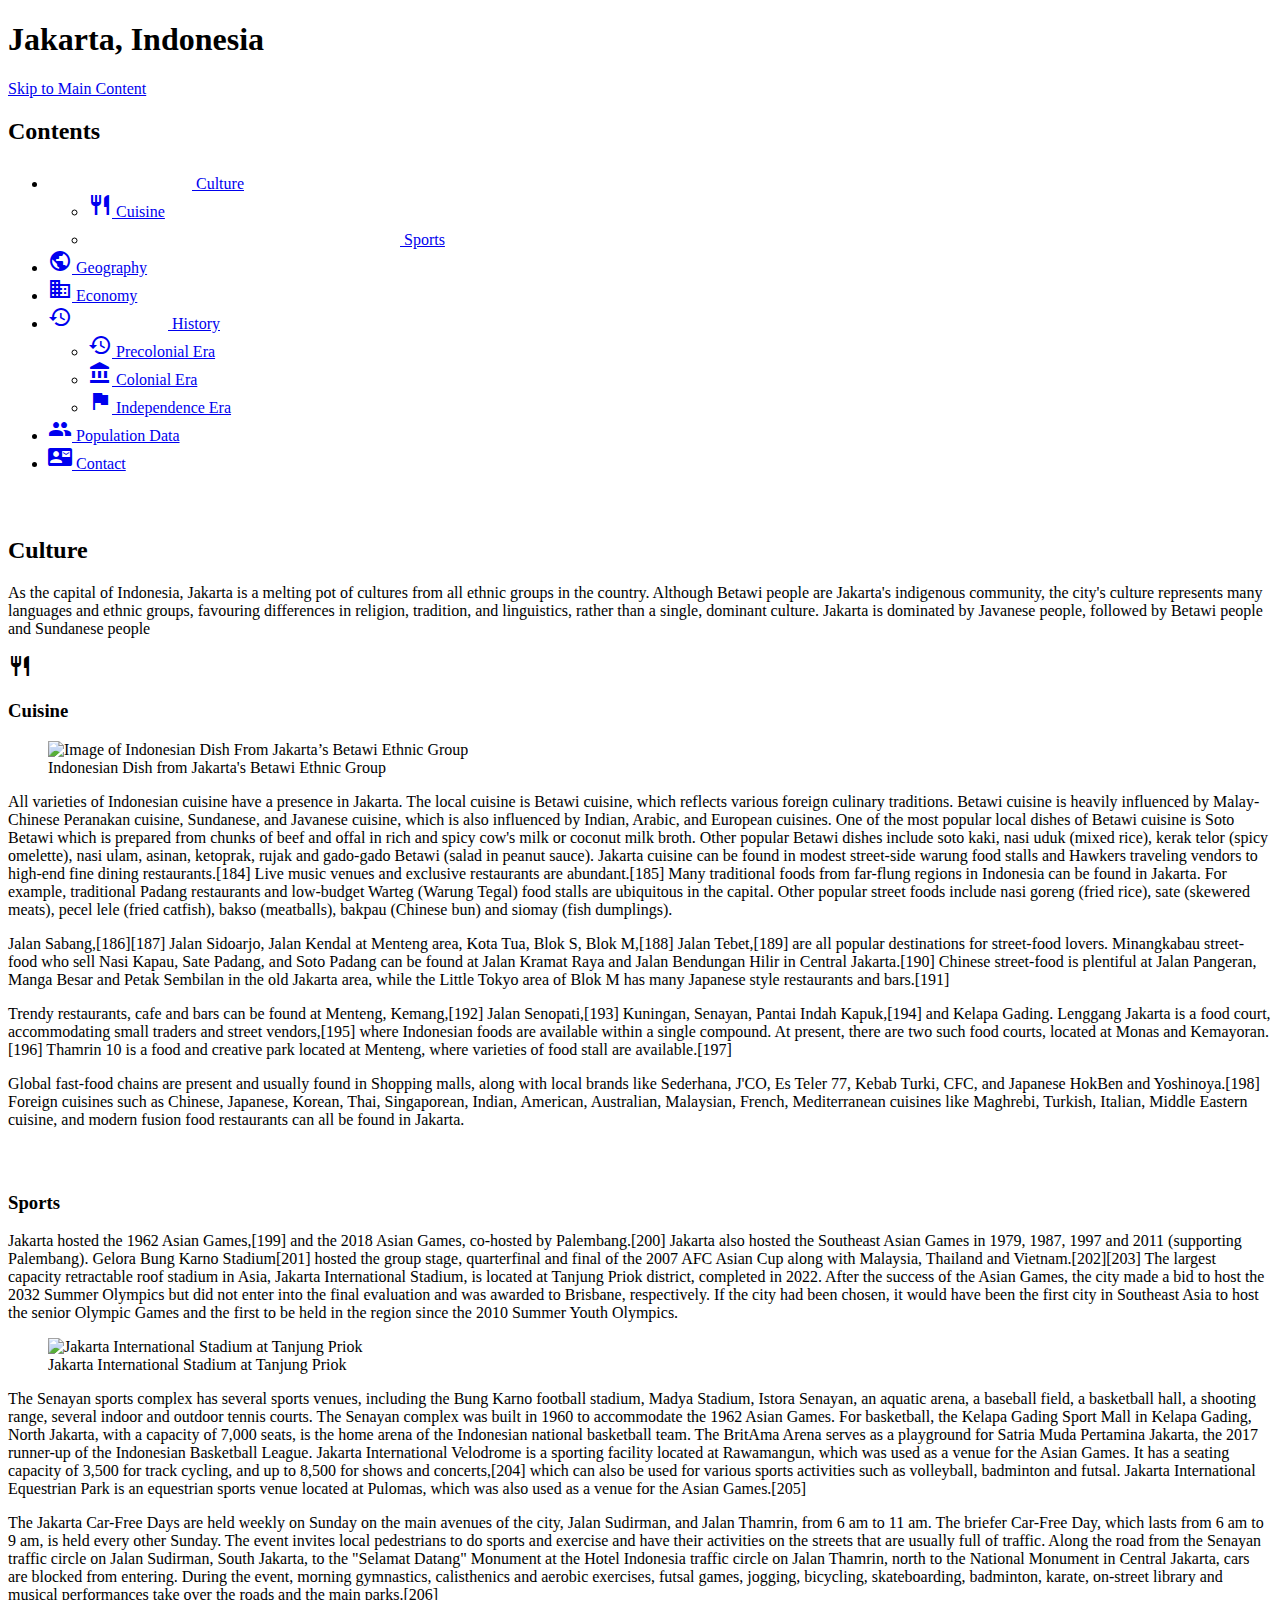
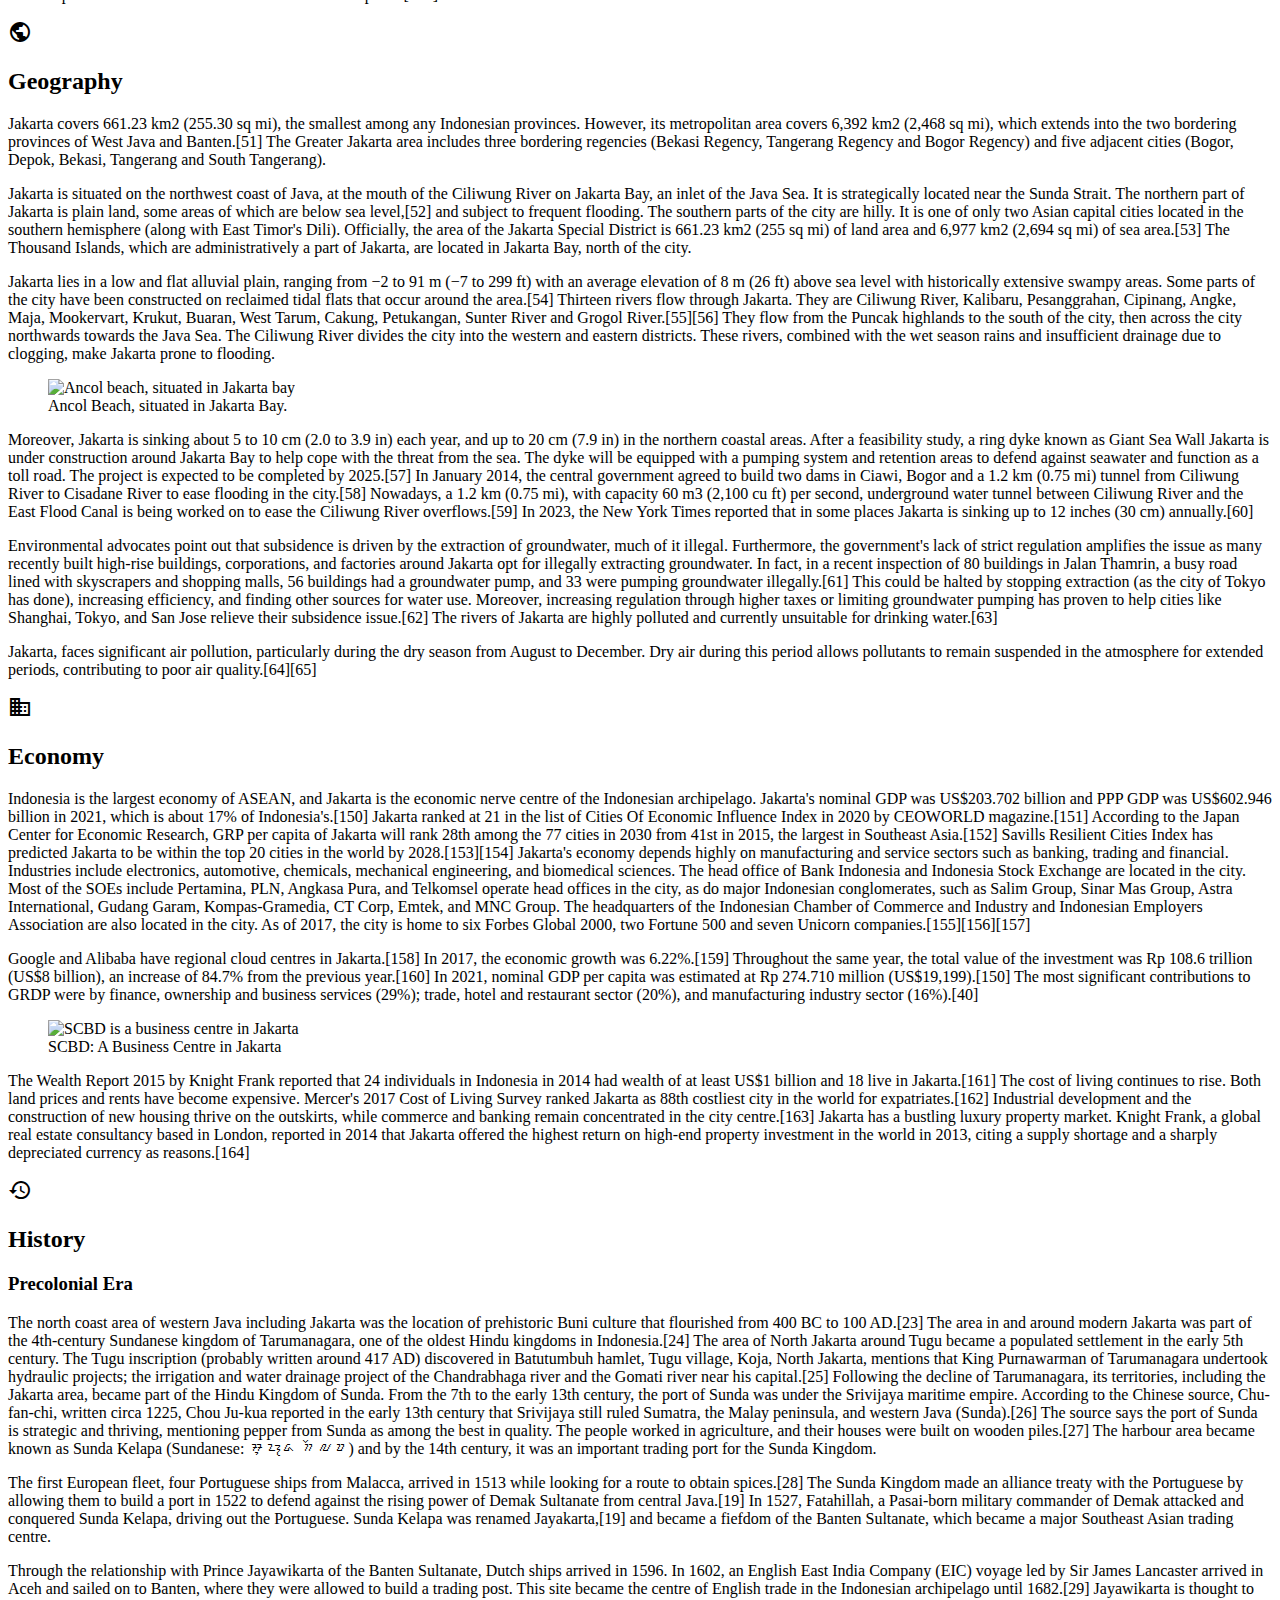
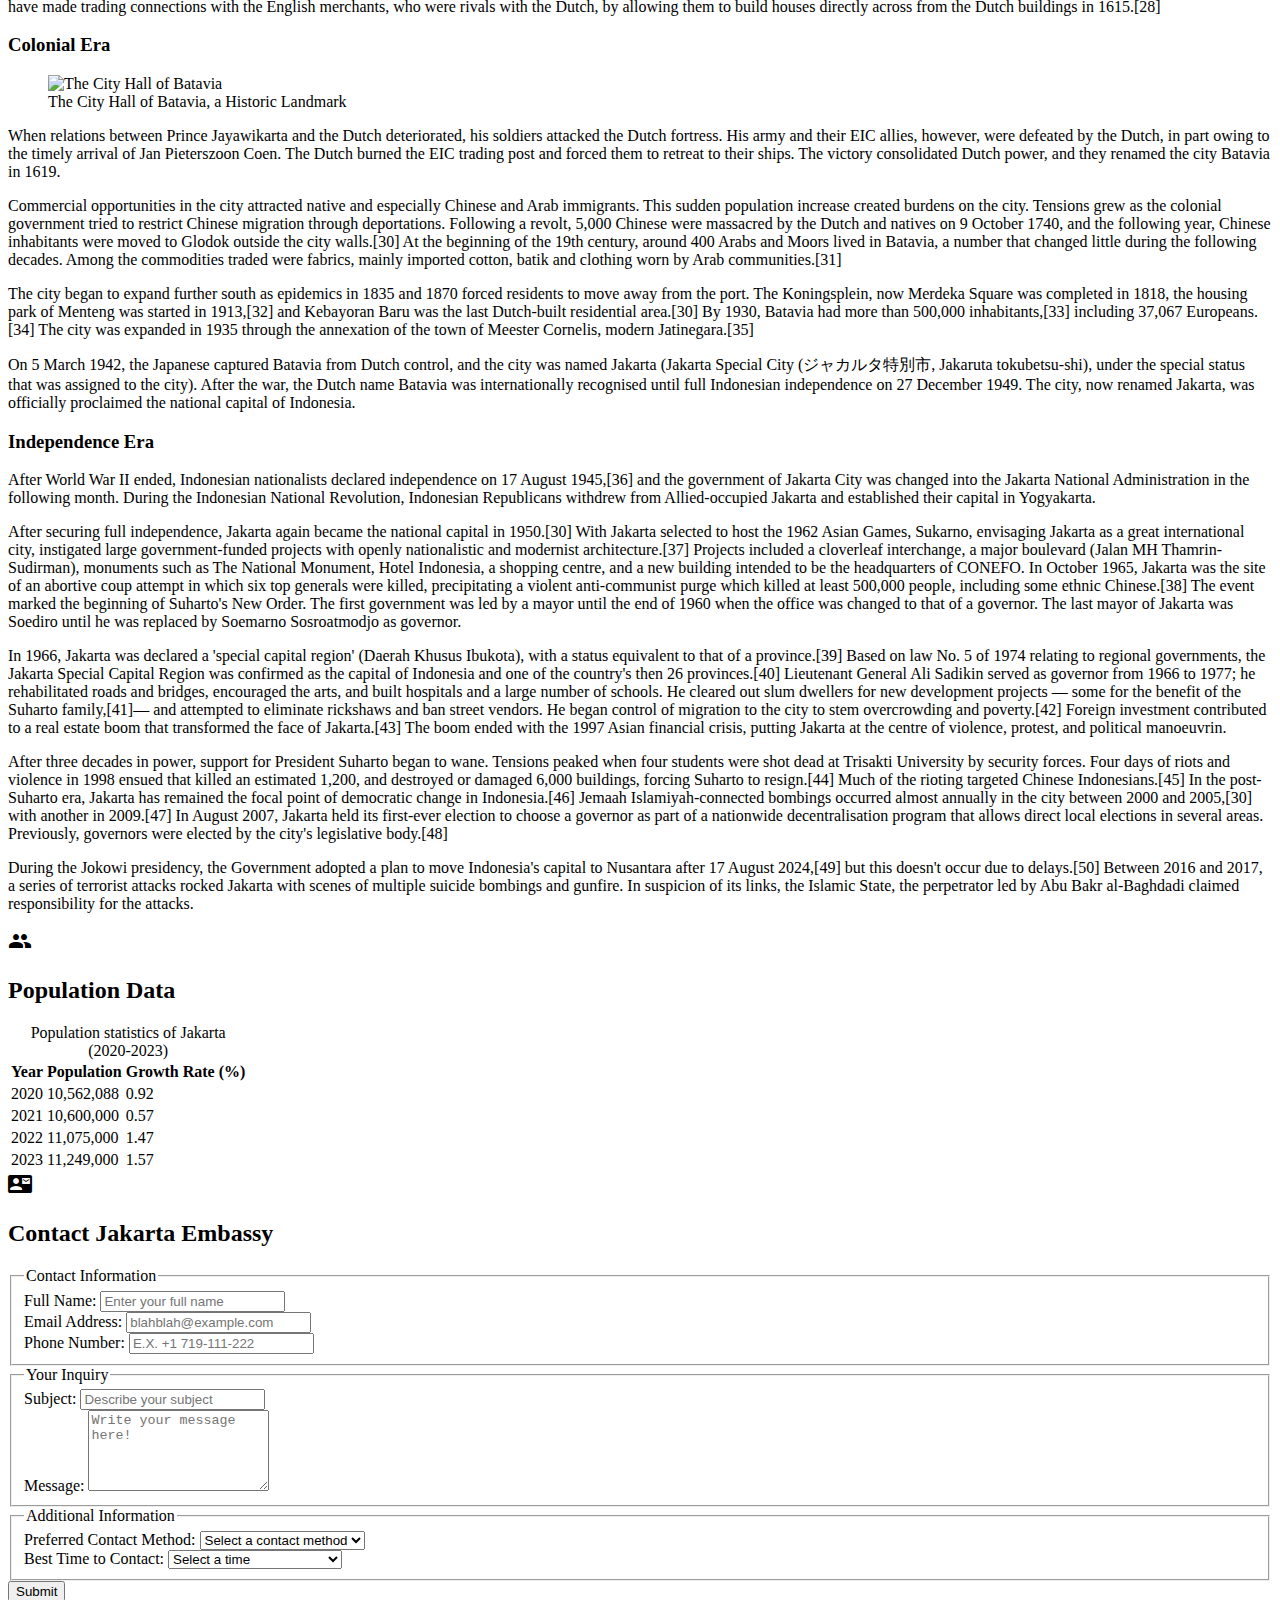
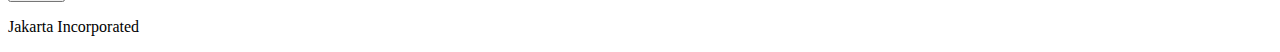
==== index.html @ 5aa2b9ff "Update index.html" ====
<!DOCTYPE html>
<html lang="en">

<head>
    <meta charset="UTF-8">
    <meta name="viewport" content="width=device-width, initial-scale=1.0">
    <title>Jakarta Detailed Overview</title>
    <link
        href="https://fonts.googleapis.com/css2?family=Merriweather:wght@400;700&family=Open+Sans:wght@400;700&display=swap"
        rel="stylesheet">
    <link href="https://fonts.googleapis.com/icon?family=Material+Icons" rel="stylesheet">

    <link rel="stylesheet" href="SpecificSemanticHTML.css">
</head>



<body aria-labelledby="page-title">

    <header>
        <h1 class="header">Jakarta, Indonesia</h1>
    </header>



    <div class="skip-nav" aria-label="Main Navigation">
        <a href="#mainContent" class="sr-only">Skip to Main Content</a>
    </div>


    <div id="container">
        <nav id="sidebar">
            <h2>Contents</h2>
            <ul>
                <li>
                    <a href="#culture">
                        <span class="material-icons" aria-hidden="true">museum</span> Culture
                    </a>
                    <ul>
                        <li>
                            <a href="#cuisine">
                                <span class="material-icons" aria-hidden="true">restaurant</span> Cuisine
                            </a>
                        </li>
                        <li>
                            <a href="#sports">
                                <span class="material-icons" aria-hidden="true">sports_soccer</span> Sports
                            </a>
                        </li>
                    </ul>
                </li>
                <li>
                    <a href="#geography">
                        <span class="material-icons" aria-hidden="true">public</span> Geography
                    </a>
                </li>
                <li>
                    <a href="#economy">
                        <span class="material-icons" aria-hidden="true">business</span> Economy
                    </a>
                </li>
                <li>
                    <a href="#history">
                        <span class="material-icons" aria-hidden="true">history_edu</span> History
                    </a>
                    <ul>
                        <li>
                            <a href="#precolonial-era">
                                <span class="material-icons" aria-hidden="true">history</span> Precolonial Era
                            </a>
                        </li>
                        <li>
                            <a href="#colonial-era">
                                <span class="material-icons" aria-hidden="true">account_balance</span> Colonial Era
                            </a>
                        </li>
                        <li>
                            <a href="#independence-era">
                                <span class="material-icons" aria-hidden="true">flag</span> Independence Era
                            </a>
                        </li>
                    </ul>
                </li>
                <li>
                    <a href="#population-data">
                        <span class="material-icons" aria-hidden="true">people</span> Population Data
                    </a>
                </li>
                <li>
                    <a href="#contact">
                        <span class="material-icons" aria-hidden="true">contact_mail</span> Contact
                    </a>
                </li>
            </ul>
        </nav>

        <div class="content-wrapper">
            <div class="content">
                <main id="mainContent">

                    <section id="culture">
                        <div class="icon-header">
                            <span class="material-icons" aria-hidden="true">museum</span>
                            <h2 class="headers">Culture</h2>
                        </div>
                        <p>
                            As the capital of Indonesia, Jakarta is a melting pot of cultures from all ethnic groups in
                            the
                            country. Although Betawi people are Jakarta's indigenous community, the city's culture
                            represents many languages and ethnic groups, favouring differences in religion, tradition,
                            and
                            linguistics, rather than a single, dominant culture. Jakarta is dominated by Javanese
                            people,
                            followed by Betawi people and Sundanese people

                        </p>


                        <div class="icon-header">
                            <span class="material-icons" aria-hidden="true">restaurant</span>
                            <h3 class="subheaders" id="cuisine">
                                Cuisine
                            </h3>
                        </div>


                        <figure class="float-right">
                            <img src="images/Jakarta-food.jpg"
                                alt="Image of Indonesian Dish From Jakarta’s Betawi Ethnic Group">
                            <figcaption>Indonesian Dish from Jakarta's Betawi Ethnic Group</figcaption>
                        </figure>


                        <p>
                            All varieties of Indonesian cuisine have a presence in Jakarta. The local cuisine is Betawi
                            cuisine, which reflects various foreign culinary traditions. Betawi cuisine is heavily
                            influenced by Malay-Chinese Peranakan cuisine, Sundanese, and Javanese cuisine, which is
                            also
                            influenced by Indian, Arabic, and European cuisines. One of the most popular local dishes of
                            Betawi cuisine is Soto Betawi which is prepared from chunks of beef and offal in rich and
                            spicy
                            cow's milk or coconut milk broth. Other popular Betawi dishes include soto kaki, nasi uduk
                            (mixed rice), kerak telor (spicy omelette), nasi ulam, asinan, ketoprak, rujak and gado-gado
                            Betawi (salad in peanut sauce). Jakarta cuisine can be found in modest street-side warung
                            food
                            stalls and Hawkers traveling vendors to high-end fine dining restaurants.[184] Live music
                            venues
                            and exclusive restaurants are abundant.[185] Many traditional foods from far-flung regions
                            in
                            Indonesia can be found in Jakarta. For example, traditional Padang restaurants and
                            low-budget
                            Warteg (Warung Tegal) food stalls are ubiquitous in the capital. Other popular street foods
                            include nasi goreng (fried rice), sate (skewered meats), pecel lele (fried catfish), bakso
                            (meatballs), bakpau (Chinese bun) and siomay (fish dumplings).
                        </p>
                        <p>
                            Jalan Sabang,[186][187] Jalan Sidoarjo, Jalan Kendal at Menteng area, Kota Tua, Blok S, Blok
                            M,[188] Jalan Tebet,[189] are all popular destinations for street-food lovers. Minangkabau
                            street-food who sell Nasi Kapau, Sate Padang, and Soto Padang can be found at Jalan Kramat
                            Raya
                            and Jalan Bendungan Hilir in Central Jakarta.[190] Chinese street-food is plentiful at Jalan
                            Pangeran, Manga Besar and Petak Sembilan in the old Jakarta area, while the Little Tokyo
                            area of
                            Blok M has many Japanese style restaurants and bars.[191]
                        </p>
                        <p>
                            Trendy restaurants, cafe and bars can be found at Menteng, Kemang,[192] Jalan Senopati,[193]
                            Kuningan, Senayan, Pantai Indah Kapuk,[194] and Kelapa Gading. Lenggang Jakarta is a food
                            court,
                            accommodating small traders and street vendors,[195] where Indonesian foods are available
                            within
                            a single compound. At present, there are two such food courts, located at Monas and
                            Kemayoran.[196] Thamrin 10 is a food and creative park located at Menteng, where varieties
                            of
                            food stall are available.[197]
                        </p>
                        <p>
                            Global fast-food chains are present and usually found in Shopping malls, along with local
                            brands
                            like Sederhana, J'CO, Es Teler 77, Kebab Turki, CFC, and Japanese HokBen and Yoshinoya.[198]
                            Foreign cuisines such as Chinese, Japanese, Korean, Thai, Singaporean, Indian, American,
                            Australian, Malaysian, French, Mediterranean cuisines like Maghrebi, Turkish, Italian,
                            Middle
                            Eastern cuisine, and modern fusion food restaurants can all be found in Jakarta.
                        </p>


                        <div class="icon-header">
                            <span class="material-icons" aria-hidden="true">sports_soccer</span>
                            <h3 class="subheaders" id="sports">
                                Sports
                            </h3>
                        </div>



                        <p>
                            Jakarta hosted the 1962 Asian Games,[199] and the 2018 Asian Games, co-hosted by
                            Palembang.[200]
                            Jakarta also hosted the Southeast Asian Games in 1979, 1987, 1997 and 2011 (supporting
                            Palembang). Gelora Bung Karno Stadium[201] hosted the group stage, quarterfinal and final of
                            the
                            2007 AFC Asian Cup along with Malaysia, Thailand and Vietnam.[202][203] The largest capacity
                            retractable roof stadium in Asia, Jakarta International Stadium, is located at Tanjung Priok
                            district, completed in 2022. After the success of the Asian Games, the city made a bid to
                            host
                            the 2032 Summer Olympics but did not enter into the final evaluation and was awarded to
                            Brisbane, respectively. If the city had been chosen, it would have been the first city in
                            Southeast Asia to host the senior Olympic Games and the first to be held in the region since
                            the
                            2010 Summer Youth Olympics.
                        </p>
                        <figure class="float-right">
                            <img src="images/Jakarta-Sports.jpg" alt="Jakarta International Stadium at Tanjung Priok">
                            <figcaption>Jakarta International Stadium at Tanjung Priok</figcaption>
                        </figure>

                        <p>
                            The Senayan sports complex has several sports venues, including the Bung Karno football
                            stadium,
                            Madya Stadium, Istora Senayan, an aquatic arena, a baseball field, a basketball hall, a
                            shooting
                            range, several indoor and outdoor tennis courts. The Senayan complex was built in 1960 to
                            accommodate the 1962 Asian Games. For basketball, the Kelapa Gading Sport Mall in Kelapa
                            Gading,
                            North Jakarta, with a capacity of 7,000 seats, is the home arena of the Indonesian national
                            basketball team. The BritAma Arena serves as a playground for Satria Muda Pertamina Jakarta,
                            the
                            2017 runner-up of the Indonesian Basketball League. Jakarta International Velodrome is a
                            sporting facility located at Rawamangun, which was used as a venue for the Asian Games. It
                            has a
                            seating capacity of 3,500 for track cycling, and up to 8,500 for shows and concerts,[204]
                            which
                            can also be used for various sports activities such as volleyball, badminton and futsal.
                            Jakarta
                            International Equestrian Park is an equestrian sports venue located at Pulomas, which was
                            also
                            used as a venue for the Asian Games.[205]
                        </p>
                        <p>
                            The Jakarta Car-Free Days are held weekly on Sunday on the main avenues of the city, Jalan
                            Sudirman, and Jalan Thamrin, from 6 am to 11 am. The briefer Car-Free Day, which lasts from
                            6 am
                            to 9 am, is held every other Sunday. The event invites local pedestrians to do sports and
                            exercise and have their activities on the streets that are usually full of traffic. Along
                            the
                            road from the Senayan traffic circle on Jalan Sudirman, South Jakarta, to the "Selamat
                            Datang"
                            Monument at the Hotel Indonesia traffic circle on Jalan Thamrin, north to the National
                            Monument
                            in Central Jakarta, cars are blocked from entering. During the event, morning gymnastics,
                            calisthenics and aerobic exercises, futsal games, jogging, bicycling, skateboarding,
                            badminton,
                            karate, on-street library and musical performances take over the roads and the main
                            parks.[206]
                        </p>

                    </section>
                    <section id="geography">

                        <div class="icon-header">
                            <span class="material-icons" aria-hidden="true">public</span>
                            <h2 class="headers">
                                Geography
                            </h2>
                        </div>


                        <p>
                            Jakarta covers 661.23 km2 (255.30 sq mi), the smallest among any Indonesian provinces.
                            However,
                            its metropolitan area covers 6,392 km2 (2,468 sq mi), which extends into the two bordering
                            provinces of West Java and Banten.[51] The Greater Jakarta area includes three bordering
                            regencies (Bekasi Regency, Tangerang Regency and Bogor Regency) and five adjacent cities
                            (Bogor,
                            Depok, Bekasi, Tangerang and South Tangerang).
                        </p>
                        <p>
                            Jakarta is situated on the northwest coast of Java, at the mouth of the Ciliwung River on
                            Jakarta Bay, an inlet of the Java Sea. It is strategically located near the Sunda Strait.
                            The
                            northern part of Jakarta is plain land, some areas of which are below sea level,[52] and
                            subject
                            to frequent flooding. The southern parts of the city are hilly. It is one of only two Asian
                            capital cities located in the southern hemisphere (along with East Timor's Dili).
                            Officially,
                            the area of the Jakarta Special District is 661.23 km2 (255 sq mi) of land area and 6,977
                            km2
                            (2,694 sq mi) of sea area.[53] The Thousand Islands, which are administratively a part of
                            Jakarta, are located in Jakarta Bay, north of the city.
                        </p>
                        <p>
                            Jakarta lies in a low and flat alluvial plain, ranging from −2 to 91 m (−7 to 299 ft) with
                            an
                            average elevation of 8 m (26 ft) above sea level with historically extensive swampy areas.
                            Some
                            parts of the city have been constructed on reclaimed tidal flats that occur around the
                            area.[54]
                            Thirteen rivers flow through Jakarta. They are Ciliwung River, Kalibaru, Pesanggrahan,
                            Cipinang,
                            Angke, Maja, Mookervart, Krukut, Buaran, West Tarum, Cakung, Petukangan, Sunter River and
                            Grogol
                            River.[55][56] They flow from the Puncak highlands to the south of the city, then across the
                            city northwards towards the Java Sea. The Ciliwung River divides the city into the western
                            and
                            eastern districts. These rivers, combined with the wet season rains and insufficient
                            drainage
                            due to clogging, make Jakarta prone to flooding.
                        </p>
                        <figure id="beach" class="float-left">
                            <img src="images/Jakarta-Geography.jpg" alt="Ancol beach, situated in Jakarta bay">
                            <figcaption>Ancol Beach, situated in Jakarta Bay.</figcaption>
                        </figure>

                        <p>
                            Moreover, Jakarta is sinking about 5 to 10 cm (2.0 to 3.9 in) each year, and up to 20 cm
                            (7.9
                            in) in the northern coastal areas. After a feasibility study, a ring dyke known as Giant Sea
                            Wall Jakarta is under construction around Jakarta Bay to help cope with the threat from the
                            sea.
                            The dyke will be equipped with a pumping system and retention areas to defend against
                            seawater
                            and function as a toll road. The project is expected to be completed by 2025.[57] In January
                            2014, the central government agreed to build two dams in Ciawi, Bogor and a 1.2 km (0.75 mi)
                            tunnel from Ciliwung River to Cisadane River to ease flooding in the city.[58] Nowadays, a
                            1.2
                            km (0.75 mi), with capacity 60 m3 (2,100 cu ft) per second, underground water tunnel between
                            Ciliwung River and the East Flood Canal is being worked on to ease the Ciliwung River
                            overflows.[59] In 2023, the New York Times reported that in some places Jakarta is sinking
                            up to
                            12 inches (30 cm) annually.[60]
                        </p>
                        <p>
                            Environmental advocates point out that subsidence is driven by the extraction of
                            groundwater,
                            much of it illegal. Furthermore, the government's lack of strict regulation amplifies the
                            issue
                            as many recently built high-rise buildings, corporations, and factories around Jakarta opt
                            for
                            illegally extracting groundwater. In fact, in a recent inspection of 80 buildings in Jalan
                            Thamrin, a busy road lined with skyscrapers and shopping malls, 56 buildings had a
                            groundwater
                            pump, and 33 were pumping groundwater illegally.[61] This could be halted by stopping
                            extraction
                            (as the city of Tokyo has done), increasing efficiency, and finding other sources for water
                            use.
                            Moreover, increasing regulation through higher taxes or limiting groundwater pumping has
                            proven
                            to help cities like Shanghai, Tokyo, and San Jose relieve their subsidence issue.[62] The
                            rivers
                            of Jakarta are highly polluted and currently unsuitable for drinking water.[63]
                        </p>
                        <p>
                            Jakarta, faces significant air pollution, particularly during the dry season from August to
                            December. Dry air during this period allows pollutants to remain suspended in the atmosphere
                            for
                            extended periods, contributing to poor air quality.[64][65]
                        </p>

                    </section>
                    <section id="economy">

                        <div class="icon-header">
                            <span class="material-icons" aria-hidden="true">business</span>
                            <h2 class="headers">
                                Economy
                            </h2>
                        </div>


                        <p>
                            Indonesia is the largest economy of ASEAN, and Jakarta is the economic nerve centre of the
                            Indonesian archipelago. Jakarta's nominal GDP was US$203.702 billion and PPP GDP was
                            US$602.946
                            billion in 2021, which is about 17% of Indonesia's.[150] Jakarta ranked at 21 in the list of
                            Cities Of Economic Influence Index in 2020 by CEOWORLD magazine.[151] According to the Japan
                            Center for Economic Research, GRP per capita of Jakarta will rank 28th among the 77 cities
                            in
                            2030 from 41st in 2015, the largest in Southeast Asia.[152] Savills Resilient Cities Index
                            has
                            predicted Jakarta to be within the top 20 cities in the world by 2028.[153][154] Jakarta's
                            economy depends highly on manufacturing and service sectors such as banking, trading and
                            financial. Industries include electronics, automotive, chemicals, mechanical engineering,
                            and
                            biomedical sciences. The head office of Bank Indonesia and Indonesia Stock Exchange are
                            located
                            in the city. Most of the SOEs include Pertamina, PLN, Angkasa Pura, and Telkomsel operate
                            head
                            offices in the city, as do major Indonesian conglomerates, such as Salim Group, Sinar Mas
                            Group,
                            Astra International, Gudang Garam, Kompas-Gramedia, CT Corp, Emtek, and MNC Group. The
                            headquarters of the Indonesian Chamber of Commerce and Industry and Indonesian Employers
                            Association are also located in the city. As of 2017, the city is home to six Forbes Global
                            2000, two Fortune 500 and seven Unicorn companies.[155][156][157]
                        </p>
                        <p>
                            Google and Alibaba have regional cloud centres in Jakarta.[158] In 2017, the economic growth
                            was
                            6.22%.[159] Throughout the same year, the total value of the investment was Rp 108.6
                            trillion
                            (US$8 billion), an increase of 84.7% from the previous year.[160] In 2021, nominal GDP per
                            capita was estimated at Rp 274.710 million (US$19,199).[150] The most significant
                            contributions
                            to GRDP were by finance, ownership and business services (29%); trade, hotel and restaurant
                            sector (20%), and manufacturing industry sector (16%).[40]
                        </p>
                        <figure class="float-left">
                            <img src="images/Jakarta-Economy.jpg" alt="SCBD is a business centre in Jakarta">
                            <figcaption>SCBD: A Business Centre in Jakarta</figcaption>
                        </figure>

                        <p>
                            The Wealth Report 2015 by Knight Frank reported that 24 individuals in Indonesia in 2014 had
                            wealth of at least US$1 billion and 18 live in Jakarta.[161] The cost of living continues to
                            rise. Both land prices and rents have become expensive. Mercer's 2017 Cost of Living Survey
                            ranked Jakarta as 88th costliest city in the world for expatriates.[162] Industrial
                            development
                            and the construction of new housing thrive on the outskirts, while commerce and banking
                            remain
                            concentrated in the city centre.[163] Jakarta has a bustling luxury property market. Knight
                            Frank, a global real estate consultancy based in London, reported in 2014 that Jakarta
                            offered
                            the highest return on high-end property investment in the world in 2013, citing a supply
                            shortage and a sharply depreciated currency as reasons.[164]
                        </p>

                    </section>
                    <section id="history">

                        <div class="icon-header">
                            <span class="material-icons" aria-hidden="true">history_edu</span>
                            <h2 class="headers">
                                History
                            </h2>
                        </div>


                        <h3 class="subheaders" id="precolonial-era">Precolonial Era</h3>
                        <p>
                            The north coast area of western Java including Jakarta was the location of prehistoric Buni
                            culture that flourished from 400 BC to 100 AD.[23] The area in and around modern Jakarta was
                            part of the 4th-century Sundanese kingdom of Tarumanagara, one of the oldest Hindu kingdoms
                            in
                            Indonesia.[24] The area of North Jakarta around Tugu became a populated settlement in the
                            early
                            5th century. The Tugu inscription (probably written around 417 AD) discovered in Batutumbuh
                            hamlet, Tugu village, Koja, North Jakarta, mentions that King Purnawarman of Tarumanagara
                            undertook hydraulic projects; the irrigation and water drainage project of the Chandrabhaga
                            river and the Gomati river near his capital.[25] Following the decline of Tarumanagara, its
                            territories, including the Jakarta area, became part of the Hindu Kingdom of Sunda. From the
                            7th
                            to the early 13th century, the port of Sunda was under the Srivijaya maritime empire.
                            According
                            to the Chinese source, Chu-fan-chi, written circa 1225, Chou Ju-kua reported in the early
                            13th
                            century that Srivijaya still ruled Sumatra, the Malay peninsula, and western Java
                            (Sunda).[26]
                            The source says the port of Sunda is strategic and thriving, mentioning pepper from Sunda as
                            among the best in quality. The people worked in agriculture, and their houses were built on
                            wooden piles.[27] The harbour area became known as Sunda Kelapa (Sundanese: ᮞᮥᮔ᮪ᮓ ᮊᮨᮜᮕ) and
                            by
                            the 14th century, it was an important trading port for the Sunda Kingdom.
                        </p>
                        <p>
                            The first European fleet, four Portuguese ships from Malacca, arrived in 1513 while looking
                            for
                            a route to obtain spices.[28] The Sunda Kingdom made an alliance treaty with the Portuguese
                            by
                            allowing them to build a port in 1522 to defend against the rising power of Demak Sultanate
                            from
                            central Java.[19] In 1527, Fatahillah, a Pasai-born military commander of Demak attacked and
                            conquered Sunda Kelapa, driving out the Portuguese. Sunda Kelapa was renamed Jayakarta,[19]
                            and
                            became a fiefdom of the Banten Sultanate, which became a major Southeast Asian trading
                            centre.
                        </p>
                        <p>
                            Through the relationship with Prince Jayawikarta of the Banten Sultanate, Dutch ships
                            arrived in
                            1596. In 1602, an English East India Company (EIC) voyage led by Sir James Lancaster arrived
                            in
                            Aceh and sailed on to Banten, where they were allowed to build a trading post. This site
                            became
                            the centre of English trade in the Indonesian archipelago until 1682.[29] Jayawikarta is
                            thought
                            to have made trading connections with the English merchants, who were rivals with the Dutch,
                            by
                            allowing them to build houses directly across from the Dutch buildings in 1615.[28]
                        </p>


                        <h3 class="subheaders" id="colonial-era">Colonial Era</h3>
                        <figure class="float-right">
                            <img src="images/Jakarta-History.jpg" alt="The City Hall of Batavia">
                            <figcaption>The City Hall of Batavia, a Historic Landmark</figcaption>
                        </figure>

                        <p>
                            When relations between Prince Jayawikarta and the Dutch deteriorated, his soldiers attacked
                            the
                            Dutch fortress. His army and their EIC allies, however, were defeated by the Dutch, in part
                            owing to the timely arrival of Jan Pieterszoon Coen. The Dutch burned the EIC trading post
                            and
                            forced them to retreat to their ships. The victory consolidated Dutch power, and they
                            renamed
                            the city Batavia in 1619.
                        </p>
                        <p>
                            Commercial opportunities in the city attracted native and especially Chinese and Arab
                            immigrants. This sudden population increase created burdens on the city. Tensions grew as
                            the
                            colonial government tried to restrict Chinese migration through deportations. Following a
                            revolt, 5,000 Chinese were massacred by the Dutch and natives on 9 October 1740, and the
                            following year, Chinese inhabitants were moved to Glodok outside the city walls.[30] At the
                            beginning of the 19th century, around 400 Arabs and Moors lived in Batavia, a number that
                            changed little during the following decades. Among the commodities traded were fabrics,
                            mainly
                            imported cotton, batik and clothing worn by Arab communities.[31]
                        </p>
                        <p>
                            The city began to expand further south as epidemics in 1835 and 1870 forced residents to
                            move
                            away from the port. The Koningsplein, now Merdeka Square was completed in 1818, the housing
                            park
                            of Menteng was started in 1913,[32] and Kebayoran Baru was the last Dutch-built residential
                            area.[30] By 1930, Batavia had more than 500,000 inhabitants,[33] including 37,067
                            Europeans.[34] The city was expanded in 1935 through the annexation of the town of Meester
                            Cornelis, modern Jatinegara.[35]
                        </p>
                        <p>
                            On 5 March 1942, the Japanese captured Batavia from Dutch control, and the city was named
                            Jakarta (Jakarta Special City (ジャカルタ特別市, Jakaruta tokubetsu-shi), under the special status
                            that
                            was assigned to the city). After the war, the Dutch name Batavia was internationally
                            recognised
                            until full Indonesian independence on 27 December 1949. The city, now renamed Jakarta, was
                            officially proclaimed the national capital of Indonesia.
                        </p>


                        <h3 class="subheaders" id="independence-era">Independence Era</h3>
                        <p>
                            After World War II ended, Indonesian nationalists declared independence on 17 August
                            1945,[36]
                            and the government of Jakarta City was changed into the Jakarta National Administration in
                            the
                            following month. During the Indonesian National Revolution, Indonesian Republicans withdrew
                            from
                            Allied-occupied Jakarta and established their capital in Yogyakarta.
                        </p>
                        <p>
                            After securing full independence, Jakarta again became the national capital in 1950.[30]
                            With
                            Jakarta selected to host the 1962 Asian Games, Sukarno, envisaging Jakarta as a great
                            international city, instigated large government-funded projects with openly nationalistic
                            and
                            modernist architecture.[37] Projects included a cloverleaf interchange, a major boulevard
                            (Jalan
                            MH Thamrin-Sudirman), monuments such as The National Monument, Hotel Indonesia, a shopping
                            centre, and a new building intended to be the headquarters of CONEFO. In October 1965,
                            Jakarta
                            was the site of an abortive coup attempt in which six top generals were killed,
                            precipitating a
                            violent anti-communist purge which killed at least 500,000 people, including some ethnic
                            Chinese.[38] The event marked the beginning of Suharto's New Order. The first government was
                            led
                            by a mayor until the end of 1960 when the office was changed to that of a governor. The last
                            mayor of Jakarta was Soediro until he was replaced by Soemarno Sosroatmodjo as governor.
                        </p>
                        <p>
                            In 1966, Jakarta was declared a 'special capital region' (Daerah Khusus Ibukota), with a
                            status
                            equivalent to that of a province.[39] Based on law No. 5 of 1974 relating to regional
                            governments, the Jakarta Special Capital Region was confirmed as the capital of Indonesia
                            and
                            one of the country's then 26 provinces.[40] Lieutenant General Ali Sadikin served as
                            governor
                            from 1966 to 1977; he rehabilitated roads and bridges, encouraged the arts, and built
                            hospitals
                            and a large number of schools. He cleared out slum dwellers for new development projects —
                            some
                            for the benefit of the Suharto family,[41]— and attempted to eliminate rickshaws and ban
                            street
                            vendors. He began control of migration to the city to stem overcrowding and poverty.[42]
                            Foreign
                            investment contributed to a real estate boom that transformed the face of Jakarta.[43] The
                            boom
                            ended with the 1997 Asian financial crisis, putting Jakarta at the centre of violence,
                            protest,
                            and political manoeuvrin.
                        </p>
                        <p>
                            After three decades in power, support for President Suharto began to wane. Tensions peaked
                            when
                            four students were shot dead at Trisakti University by security forces. Four days of riots
                            and
                            violence in 1998 ensued that killed an estimated 1,200, and destroyed or damaged 6,000
                            buildings, forcing Suharto to resign.[44] Much of the rioting targeted Chinese
                            Indonesians.[45]
                            In the post-Suharto era, Jakarta has remained the focal point of democratic change in
                            Indonesia.[46] Jemaah Islamiyah-connected bombings occurred almost annually in the city
                            between
                            2000 and 2005,[30] with another in 2009.[47] In August 2007, Jakarta held its first-ever
                            election to choose a governor as part of a nationwide decentralisation program that allows
                            direct local elections in several areas. Previously, governors were elected by the city's
                            legislative body.[48]
                        </p>
                        <p>
                            During the Jokowi presidency, the Government adopted a plan to move Indonesia's capital to
                            Nusantara after 17 August 2024,[49] but this doesn't occur due to delays.[50]

                            Between 2016 and 2017, a series of terrorist attacks rocked Jakarta with scenes of multiple
                            suicide bombings and gunfire. In suspicion of its links, the Islamic State, the perpetrator
                            led
                            by Abu Bakr al-Baghdadi claimed responsibility for the attacks.
                        </p>

                    </section>




                    <!-- Accessible data table -->
                    <section id="population-data">

                        <div class="icon-header">
                            <span class="material-icons" aria-hidden="true">people</span>
                            <h2 class="headers">
                                Population Data
                            </h2>
                        </div>


                        <table>
                            <caption>Population statistics of Jakarta (2020-2023)</caption>
                            <thead>
                                <tr>
                                    <th scope="col">Year</th>
                                    <th scope="col">Population</th>
                                    <th scope="col">Growth Rate (%)</th>
                                </tr>
                            </thead>
                            <tbody>
                                <tr>
                                    <td>2020</td>
                                    <td>10,562,088</td>
                                    <td>0.92</td>
                                </tr>
                                <tr>
                                    <td>2021</td>
                                    <td>10,600,000</td>
                                    <td>0.57</td>
                                </tr>
                                <tr>
                                    <td>2022</td>
                                    <td>11,075,000</td>
                                    <td>1.47</td>
                                </tr>
                                <tr>
                                    <td>2023</td>
                                    <td>11,249,000</td>
                                    <td>1.57</td>
                                </tr>
                            </tbody>
                        </table>
                    </section>



                    <section id="contact">

                        <div class="icon-header">
                            <span class="material-icons" aria-hidden="true">contact_mail</span>
                            <h2 class="headers">
                                Contact Jakarta Embassy
                            </h2>
                        </div>


                        <form aria-label="Contact Jakarta Embassy Form">
                            <fieldset class="Contact">
                                <legend>Contact Information</legend>
                                <div>
                                    <label for="name">Full Name:</label>
                                    <input type="text" id="name" name="name" aria-required="true"
                                        placeholder="Enter your full name" required>
                                </div>
                                <div>
                                    <label for="email">Email Address:</label>
                                    <input type="email" id="email" name="email" aria-required="true"
                                        placeholder="blahblah@example.com" required>
                                </div>
                                <div>
                                    <label for="phone">Phone Number:</label>
                                    <input type="tel" id="phone" name="phone" aria-required="true"
                                        placeholder="E.X. +1 719-111-222" required>
                                </div>
                            </fieldset>

                            <fieldset class="Inquiry">
                                <legend>Your Inquiry</legend>
                                <div>
                                    <label for="subject">Subject:</label>
                                    <input type="text" id="subject" name="subject" placeholder="Describe your subject"
                                        required>
                                </div>
                                <div>
                                    <label for="message">Message:</label>
                                    <textarea id="message" name="message" rows="5" aria-required="true"
                                        placeholder="Write your message here!" required></textarea>
                                </div>
                            </fieldset>

                            <fieldset class="AddInfo">
                                <legend>Additional Information</legend>
                                <div>
                                    <label for="contact-method">Preferred Contact Method:</label>
                                    <select id="contact-method" name="contact-method" aria-required="true" required>
                                        <option value="" disabled selected>Select a contact method</option>
                                        <option value="email">Email</option>
                                        <option value="phone">Phone</option>
                                    </select>
                                </div>
                                <div>
                                    <label for="contact-time">Best Time to Contact:</label>
                                    <select id="contact-time" name="contact-time" aria-required="true" required>
                                        <option value="" disabled selected>Select a time</option>
                                        <option value="morning">Morning (9 AM - 12 PM)</option>
                                        <option value="afternoon">Afternoon (12 PM - 5 PM)</option>
                                        <option value="evening">Evening (5 PM - 8 PM)</option>
                                    </select>
                                </div>
                            </fieldset>


                            <button type="submit">Submit</button>
                        </form>
                    </section>
                </main>
            </div>
        </div>
    </div>
</body>

<footer class="site-footer">
    <p>Jakarta Incorporated</p>
</footer>


</html>
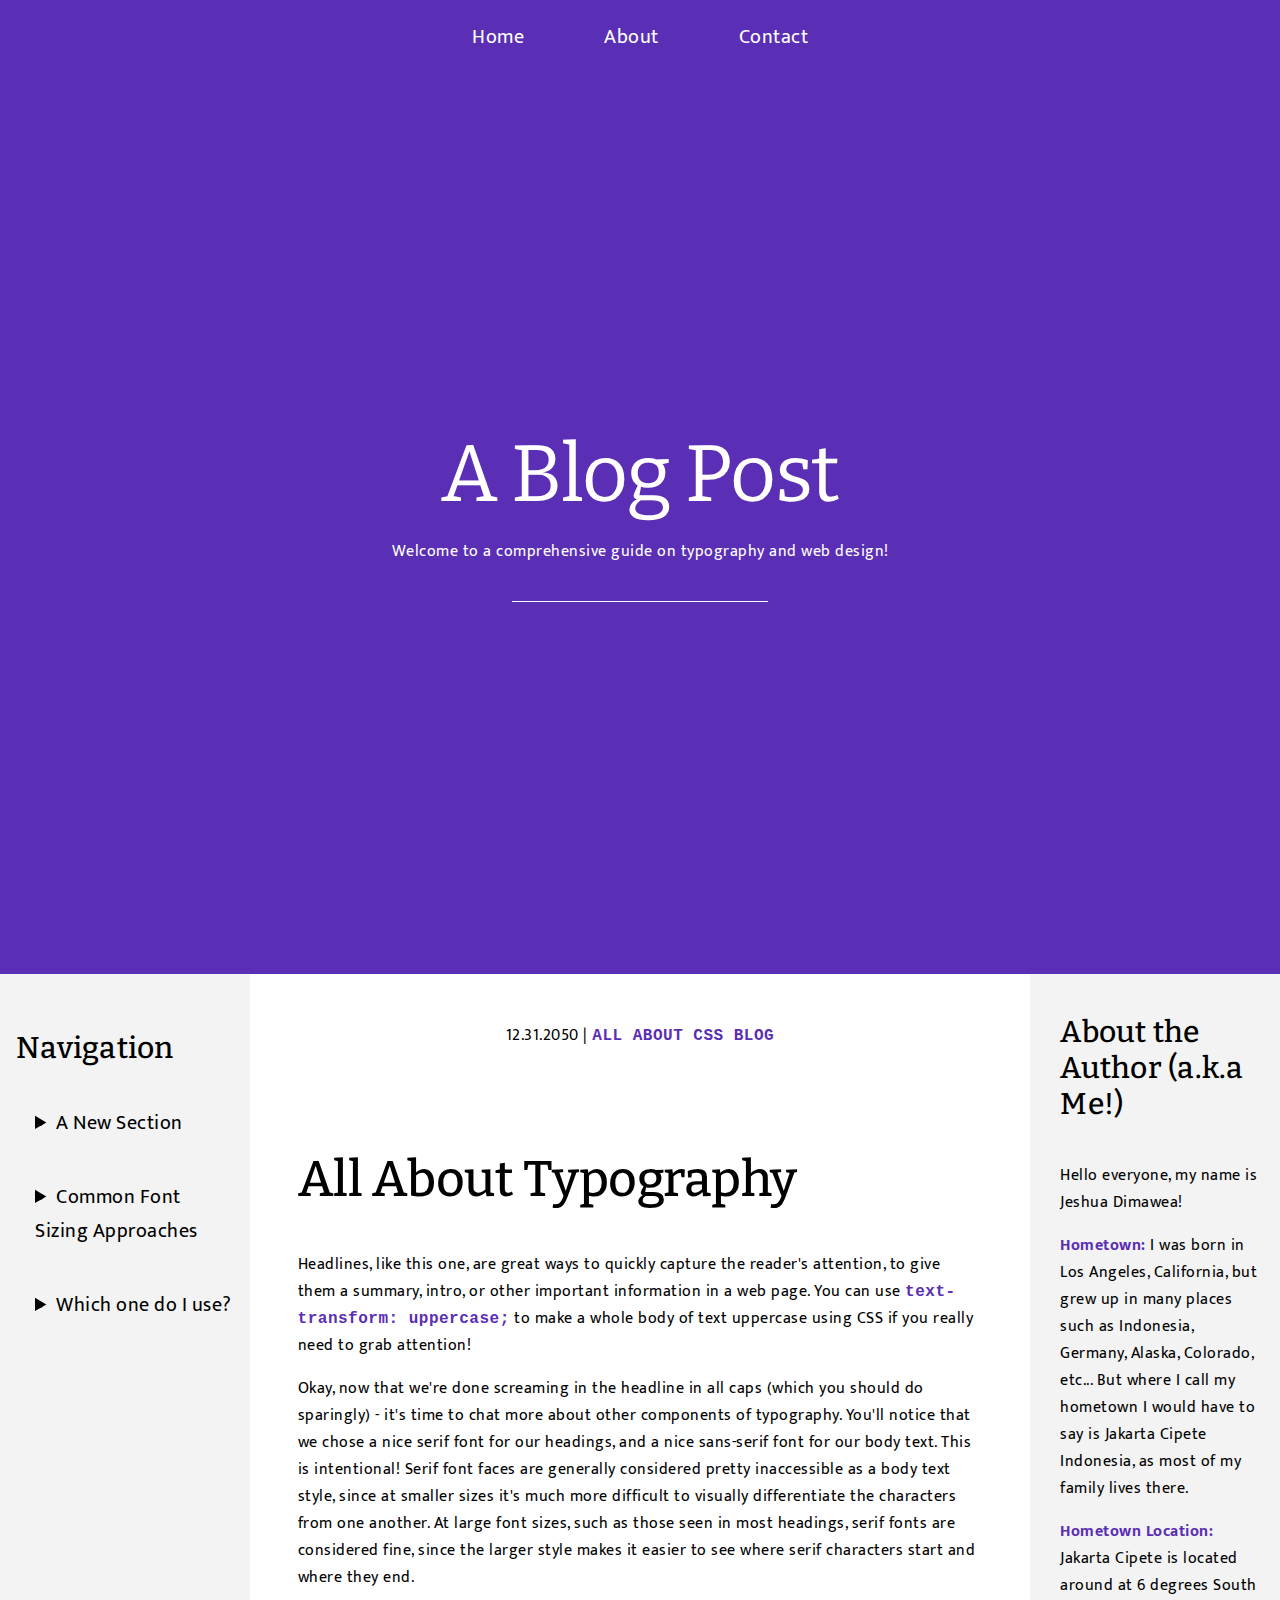
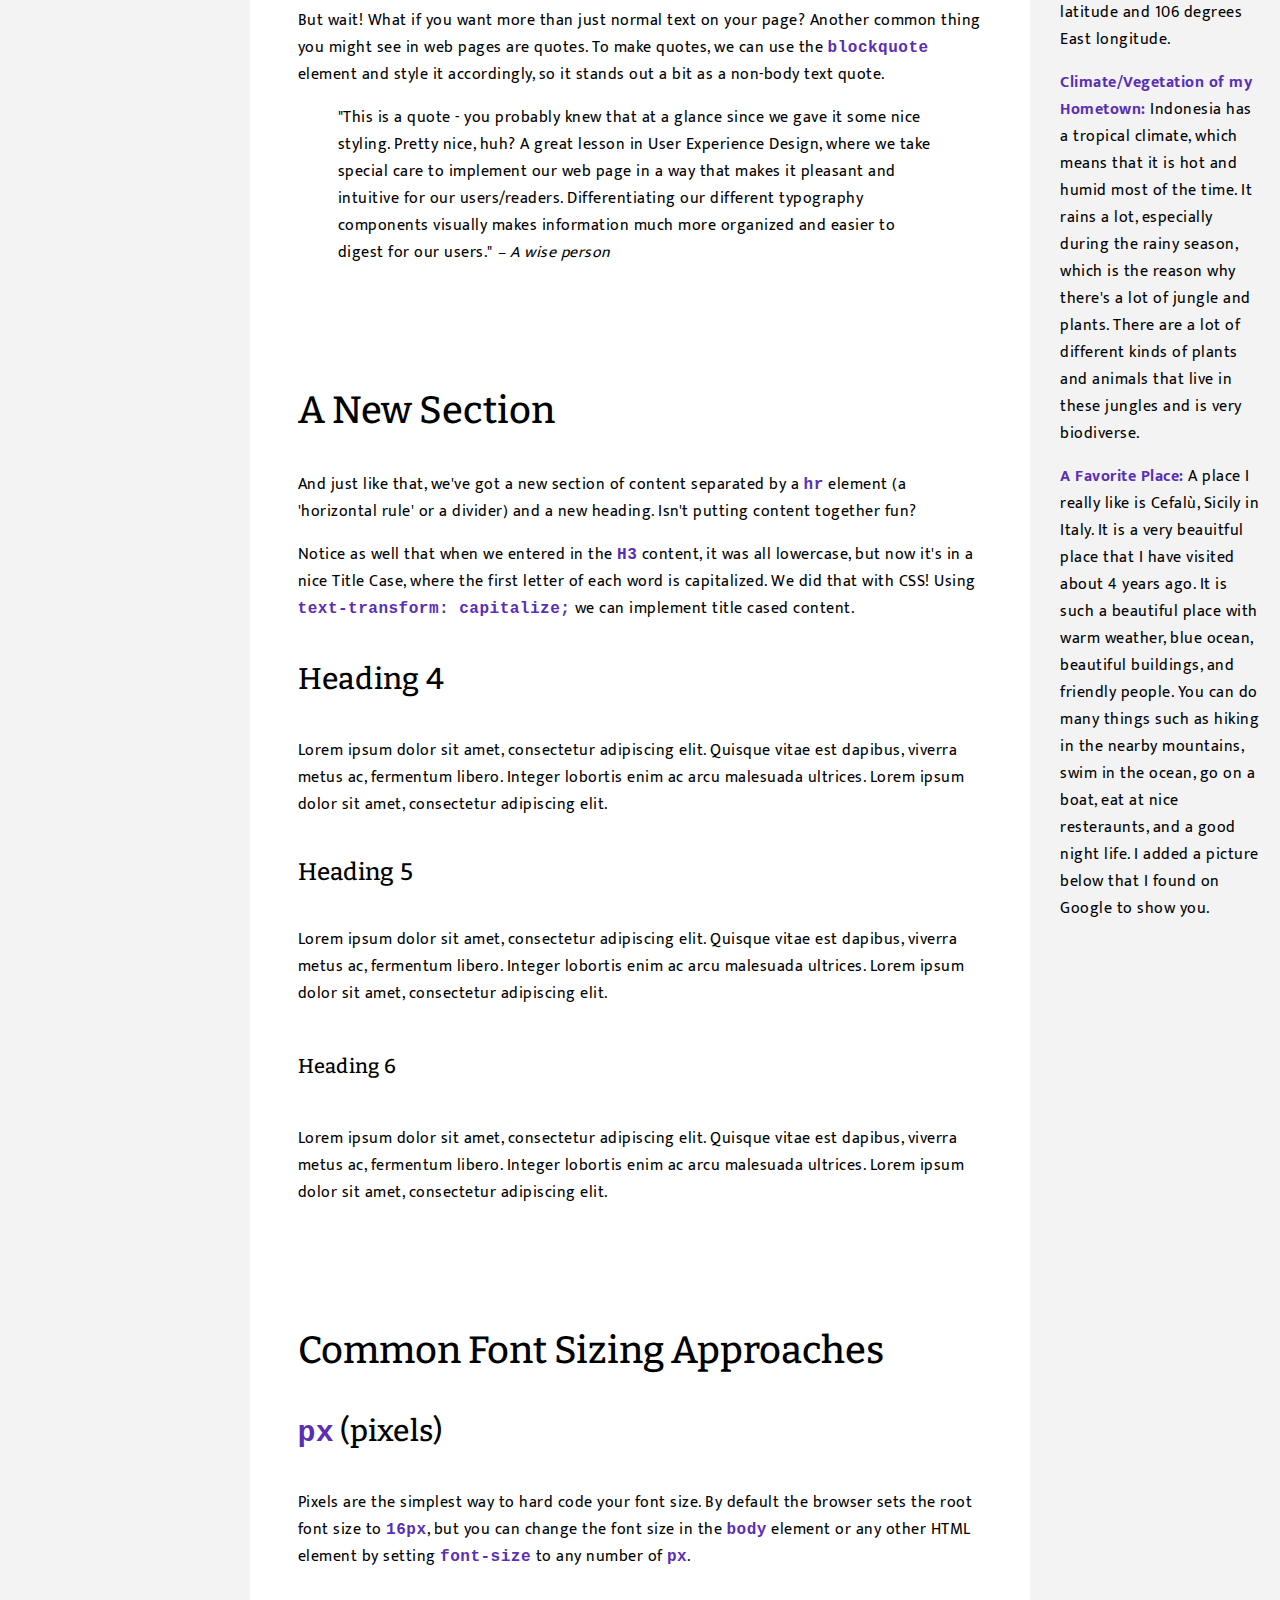
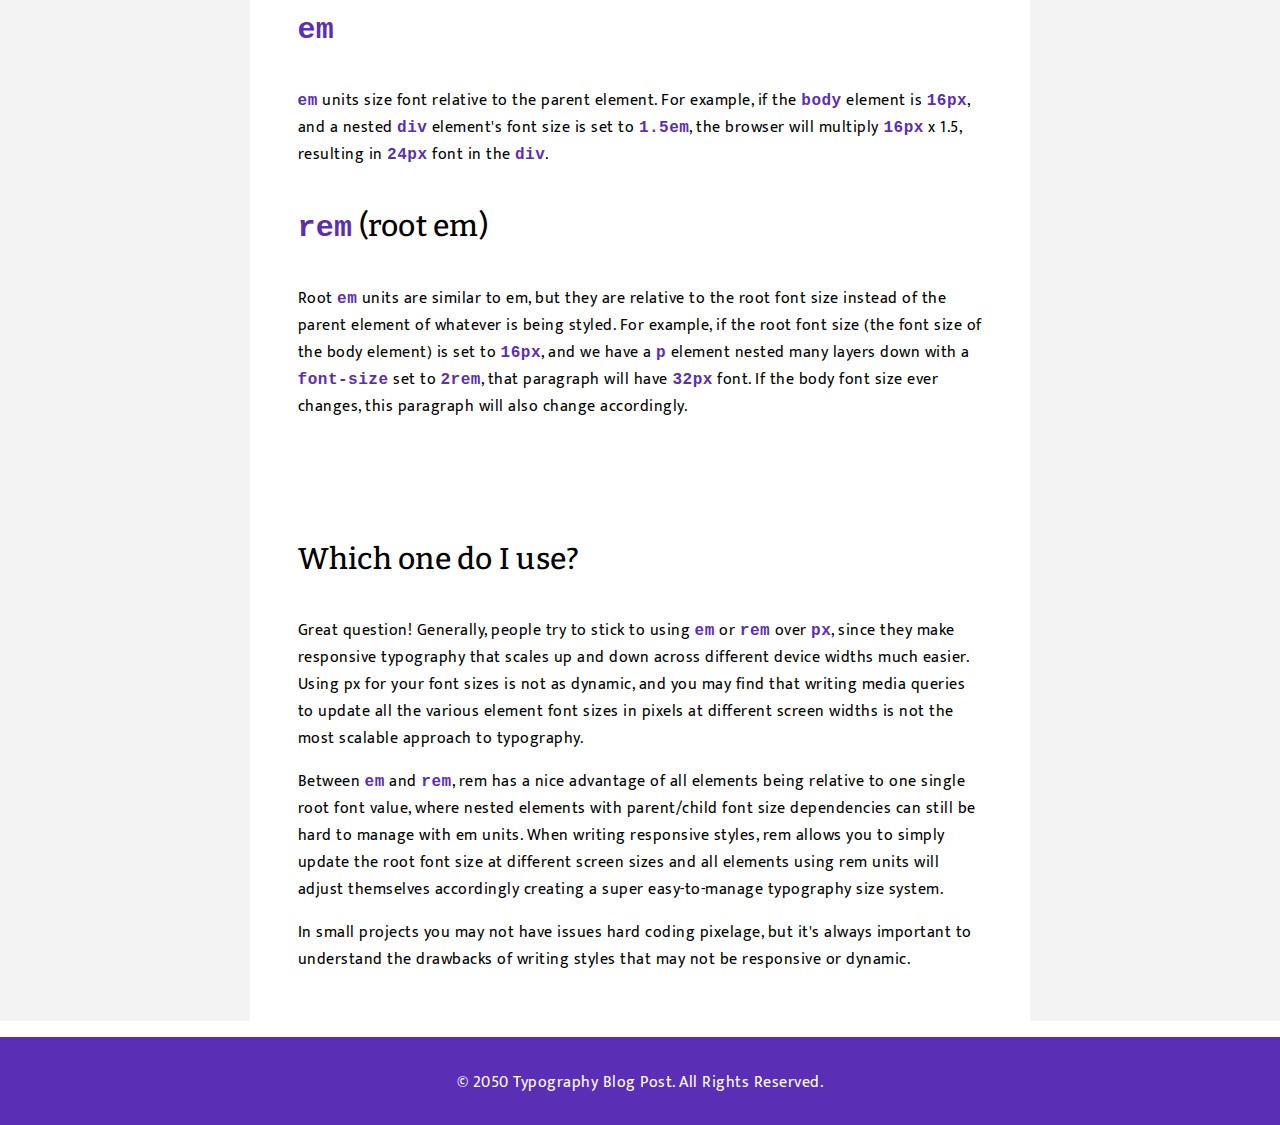
==== commit b89a7295: "Update index.html" ====
--- a/index.html
+++ b/index.html
@@ -3,748 +3,245 @@
 
 <head>
     <meta charset="UTF-8">
+    <meta http-equiv="X-UA-Compatible" content="IE=edge">
     <meta name="viewport" content="width=device-width, initial-scale=1.0">
-    <title>Jakarta Detailed Overview</title>
+
+    <link rel="preconnect" href="https://fonts.googleapis.com">
+    <link rel="preconnect" href="https://fonts.gstatic.com" crossorigin>
     <link
-        href="https://fonts.googleapis.com/css2?family=Merriweather:wght@400;700&family=Open+Sans:wght@400;700&display=swap"
+        href="https://fonts.googleapis.com/css2?family=Bitter:wght@300;400;500;700&family=Mukta:wght@300;400;500;700&display=swap"
         rel="stylesheet">
-    <link href="https://fonts.googleapis.com/icon?family=Material+Icons" rel="stylesheet">
-
-    <link rel="stylesheet" href="SpecificSemanticHTML.css">
+    <link rel="stylesheet" href="AccessibleCSS.css">
+
+    <title>Typography Blog Post</title>
 </head>
 
-
-
 <body aria-labelledby="page-title">
-
-    <header>
-        <h1 class="header">Jakarta, Indonesia</h1>
+    <nav class="nav" aria-label="Main Navigation">
+        <ul>
+            <li><a href="#">Home</a></li>
+            <li><a href="#">About</a></li>
+            <li><a href="#">Contact</a></li>
+        </ul>
+    </nav>
+
+    <header class="hero">
+        <h1>A Blog Post</h1>
+        <p>Welcome to a comprehensive guide on typography and web design!</p>
+        <hr>
     </header>
 
-
-
-    <div class="skip-nav" aria-label="Main Navigation">
-        <a href="#mainContent" class="sr-only">Skip to Main Content</a>
-    </div>
-
-
-    <div id="container">
-        <nav id="sidebar">
-            <h2>Contents</h2>
+    <div class="container">
+        <aside class="aside-left">
+            <h4>Navigation</h4>
             <ul>
                 <li>
-                    <a href="#culture">
-                        <span class="material-icons" aria-hidden="true">museum</span> Culture
-                    </a>
-                    <ul>
-                        <li>
-                            <a href="#cuisine">
-                                <span class="material-icons" aria-hidden="true">restaurant</span> Cuisine
-                            </a>
-                        </li>
-                        <li>
-                            <a href="#sports">
-                                <span class="material-icons" aria-hidden="true">sports_soccer</span> Sports
-                            </a>
-                        </li>
-                    </ul>
-                </li>
-                <li>
-                    <a href="#geography">
-                        <span class="material-icons" aria-hidden="true">public</span> Geography
-                    </a>
-                </li>
-                <li>
-                    <a href="#economy">
-                        <span class="material-icons" aria-hidden="true">business</span> Economy
-                    </a>
-                </li>
-                <li>
-                    <a href="#history">
-                        <span class="material-icons" aria-hidden="true">history_edu</span> History
-                    </a>
-                    <ul>
-                        <li>
-                            <a href="#precolonial-era">
-                                <span class="material-icons" aria-hidden="true">history</span> Precolonial Era
-                            </a>
-                        </li>
-                        <li>
-                            <a href="#colonial-era">
-                                <span class="material-icons" aria-hidden="true">account_balance</span> Colonial Era
-                            </a>
-                        </li>
-                        <li>
-                            <a href="#independence-era">
-                                <span class="material-icons" aria-hidden="true">flag</span> Independence Era
-                            </a>
-                        </li>
-                    </ul>
-                </li>
-                <li>
-                    <a href="#population-data">
-                        <span class="material-icons" aria-hidden="true">people</span> Population Data
-                    </a>
-                </li>
-                <li>
-                    <a href="#contact">
-                        <span class="material-icons" aria-hidden="true">contact_mail</span> Contact
-                    </a>
+                    <details>
+                        <summary>A New Section</summary>
+                        <ul>
+                            <li><a href="#newsection">A New Section</a></li>
+                            <li><a href="#heading4">Heading 4</a></li>
+                            <li><a href="#heading5">Heading 5</a></li>
+                            <li><a href="#heading6">Heading 6</a></li>
+                        </ul>
+                    </details>
                 </li>
             </ul>
-        </nav>
-
-        <div class="content-wrapper">
-            <div class="content">
-                <main id="mainContent">
-
-                    <section id="culture">
-                        <div class="icon-header">
-                            <span class="material-icons" aria-hidden="true">museum</span>
-                            <h2 class="headers">Culture</h2>
-                        </div>
-                        <p>
-                            As the capital of Indonesia, Jakarta is a melting pot of cultures from all ethnic groups in
-                            the
-                            country. Although Betawi people are Jakarta's indigenous community, the city's culture
-                            represents many languages and ethnic groups, favouring differences in religion, tradition,
-                            and
-                            linguistics, rather than a single, dominant culture. Jakarta is dominated by Javanese
-                            people,
-                            followed by Betawi people and Sundanese people
-
-                        </p>
-
-
-                        <div class="icon-header">
-                            <span class="material-icons" aria-hidden="true">restaurant</span>
-                            <h3 class="subheaders" id="cuisine">
-                                Cuisine
-                            </h3>
-                        </div>
-
-
-                        <figure class="float-right">
-                            <img src="images/Jakarta-food.jpg"
-                                alt="Image of Indonesian Dish From Jakarta’s Betawi Ethnic Group">
-                            <figcaption>Indonesian Dish from Jakarta's Betawi Ethnic Group</figcaption>
-                        </figure>
-
-
-                        <p>
-                            All varieties of Indonesian cuisine have a presence in Jakarta. The local cuisine is Betawi
-                            cuisine, which reflects various foreign culinary traditions. Betawi cuisine is heavily
-                            influenced by Malay-Chinese Peranakan cuisine, Sundanese, and Javanese cuisine, which is
-                            also
-                            influenced by Indian, Arabic, and European cuisines. One of the most popular local dishes of
-                            Betawi cuisine is Soto Betawi which is prepared from chunks of beef and offal in rich and
-                            spicy
-                            cow's milk or coconut milk broth. Other popular Betawi dishes include soto kaki, nasi uduk
-                            (mixed rice), kerak telor (spicy omelette), nasi ulam, asinan, ketoprak, rujak and gado-gado
-                            Betawi (salad in peanut sauce). Jakarta cuisine can be found in modest street-side warung
-                            food
-                            stalls and Hawkers traveling vendors to high-end fine dining restaurants.[184] Live music
-                            venues
-                            and exclusive restaurants are abundant.[185] Many traditional foods from far-flung regions
-                            in
-                            Indonesia can be found in Jakarta. For example, traditional Padang restaurants and
-                            low-budget
-                            Warteg (Warung Tegal) food stalls are ubiquitous in the capital. Other popular street foods
-                            include nasi goreng (fried rice), sate (skewered meats), pecel lele (fried catfish), bakso
-                            (meatballs), bakpau (Chinese bun) and siomay (fish dumplings).
-                        </p>
-                        <p>
-                            Jalan Sabang,[186][187] Jalan Sidoarjo, Jalan Kendal at Menteng area, Kota Tua, Blok S, Blok
-                            M,[188] Jalan Tebet,[189] are all popular destinations for street-food lovers. Minangkabau
-                            street-food who sell Nasi Kapau, Sate Padang, and Soto Padang can be found at Jalan Kramat
-                            Raya
-                            and Jalan Bendungan Hilir in Central Jakarta.[190] Chinese street-food is plentiful at Jalan
-                            Pangeran, Manga Besar and Petak Sembilan in the old Jakarta area, while the Little Tokyo
-                            area of
-                            Blok M has many Japanese style restaurants and bars.[191]
-                        </p>
-                        <p>
-                            Trendy restaurants, cafe and bars can be found at Menteng, Kemang,[192] Jalan Senopati,[193]
-                            Kuningan, Senayan, Pantai Indah Kapuk,[194] and Kelapa Gading. Lenggang Jakarta is a food
-                            court,
-                            accommodating small traders and street vendors,[195] where Indonesian foods are available
-                            within
-                            a single compound. At present, there are two such food courts, located at Monas and
-                            Kemayoran.[196] Thamrin 10 is a food and creative park located at Menteng, where varieties
-                            of
-                            food stall are available.[197]
-                        </p>
-                        <p>
-                            Global fast-food chains are present and usually found in Shopping malls, along with local
-                            brands
-                            like Sederhana, J'CO, Es Teler 77, Kebab Turki, CFC, and Japanese HokBen and Yoshinoya.[198]
-                            Foreign cuisines such as Chinese, Japanese, Korean, Thai, Singaporean, Indian, American,
-                            Australian, Malaysian, French, Mediterranean cuisines like Maghrebi, Turkish, Italian,
-                            Middle
-                            Eastern cuisine, and modern fusion food restaurants can all be found in Jakarta.
-                        </p>
-
-
-                        <div class="icon-header">
-                            <span class="material-icons" aria-hidden="true">sports_soccer</span>
-                            <h3 class="subheaders" id="sports">
-                                Sports
-                            </h3>
-                        </div>
-
-
-
-                        <p>
-                            Jakarta hosted the 1962 Asian Games,[199] and the 2018 Asian Games, co-hosted by
-                            Palembang.[200]
-                            Jakarta also hosted the Southeast Asian Games in 1979, 1987, 1997 and 2011 (supporting
-                            Palembang). Gelora Bung Karno Stadium[201] hosted the group stage, quarterfinal and final of
-                            the
-                            2007 AFC Asian Cup along with Malaysia, Thailand and Vietnam.[202][203] The largest capacity
-                            retractable roof stadium in Asia, Jakarta International Stadium, is located at Tanjung Priok
-                            district, completed in 2022. After the success of the Asian Games, the city made a bid to
-                            host
-                            the 2032 Summer Olympics but did not enter into the final evaluation and was awarded to
-                            Brisbane, respectively. If the city had been chosen, it would have been the first city in
-                            Southeast Asia to host the senior Olympic Games and the first to be held in the region since
-                            the
-                            2010 Summer Youth Olympics.
-                        </p>
-                        <figure class="float-right">
-                            <img src="images/Jakarta-Sports.jpg" alt="Jakarta International Stadium at Tanjung Priok">
-                            <figcaption>Jakarta International Stadium at Tanjung Priok</figcaption>
-                        </figure>
-
-                        <p>
-                            The Senayan sports complex has several sports venues, including the Bung Karno football
-                            stadium,
-                            Madya Stadium, Istora Senayan, an aquatic arena, a baseball field, a basketball hall, a
-                            shooting
-                            range, several indoor and outdoor tennis courts. The Senayan complex was built in 1960 to
-                            accommodate the 1962 Asian Games. For basketball, the Kelapa Gading Sport Mall in Kelapa
-                            Gading,
-                            North Jakarta, with a capacity of 7,000 seats, is the home arena of the Indonesian national
-                            basketball team. The BritAma Arena serves as a playground for Satria Muda Pertamina Jakarta,
-                            the
-                            2017 runner-up of the Indonesian Basketball League. Jakarta International Velodrome is a
-                            sporting facility located at Rawamangun, which was used as a venue for the Asian Games. It
-                            has a
-                            seating capacity of 3,500 for track cycling, and up to 8,500 for shows and concerts,[204]
-                            which
-                            can also be used for various sports activities such as volleyball, badminton and futsal.
-                            Jakarta
-                            International Equestrian Park is an equestrian sports venue located at Pulomas, which was
-                            also
-                            used as a venue for the Asian Games.[205]
-                        </p>
-                        <p>
-                            The Jakarta Car-Free Days are held weekly on Sunday on the main avenues of the city, Jalan
-                            Sudirman, and Jalan Thamrin, from 6 am to 11 am. The briefer Car-Free Day, which lasts from
-                            6 am
-                            to 9 am, is held every other Sunday. The event invites local pedestrians to do sports and
-                            exercise and have their activities on the streets that are usually full of traffic. Along
-                            the
-                            road from the Senayan traffic circle on Jalan Sudirman, South Jakarta, to the "Selamat
-                            Datang"
-                            Monument at the Hotel Indonesia traffic circle on Jalan Thamrin, north to the National
-                            Monument
-                            in Central Jakarta, cars are blocked from entering. During the event, morning gymnastics,
-                            calisthenics and aerobic exercises, futsal games, jogging, bicycling, skateboarding,
-                            badminton,
-                            karate, on-street library and musical performances take over the roads and the main
-                            parks.[206]
-                        </p>
-
-                    </section>
-                    <section id="geography">
-
-                        <div class="icon-header">
-                            <span class="material-icons" aria-hidden="true">public</span>
-                            <h2 class="headers">
-                                Geography
-                            </h2>
-                        </div>
-
-
-                        <p>
-                            Jakarta covers 661.23 km2 (255.30 sq mi), the smallest among any Indonesian provinces.
-                            However,
-                            its metropolitan area covers 6,392 km2 (2,468 sq mi), which extends into the two bordering
-                            provinces of West Java and Banten.[51] The Greater Jakarta area includes three bordering
-                            regencies (Bekasi Regency, Tangerang Regency and Bogor Regency) and five adjacent cities
-                            (Bogor,
-                            Depok, Bekasi, Tangerang and South Tangerang).
-                        </p>
-                        <p>
-                            Jakarta is situated on the northwest coast of Java, at the mouth of the Ciliwung River on
-                            Jakarta Bay, an inlet of the Java Sea. It is strategically located near the Sunda Strait.
-                            The
-                            northern part of Jakarta is plain land, some areas of which are below sea level,[52] and
-                            subject
-                            to frequent flooding. The southern parts of the city are hilly. It is one of only two Asian
-                            capital cities located in the southern hemisphere (along with East Timor's Dili).
-                            Officially,
-                            the area of the Jakarta Special District is 661.23 km2 (255 sq mi) of land area and 6,977
-                            km2
-                            (2,694 sq mi) of sea area.[53] The Thousand Islands, which are administratively a part of
-                            Jakarta, are located in Jakarta Bay, north of the city.
-                        </p>
-                        <p>
-                            Jakarta lies in a low and flat alluvial plain, ranging from −2 to 91 m (−7 to 299 ft) with
-                            an
-                            average elevation of 8 m (26 ft) above sea level with historically extensive swampy areas.
-                            Some
-                            parts of the city have been constructed on reclaimed tidal flats that occur around the
-                            area.[54]
-                            Thirteen rivers flow through Jakarta. They are Ciliwung River, Kalibaru, Pesanggrahan,
-                            Cipinang,
-                            Angke, Maja, Mookervart, Krukut, Buaran, West Tarum, Cakung, Petukangan, Sunter River and
-                            Grogol
-                            River.[55][56] They flow from the Puncak highlands to the south of the city, then across the
-                            city northwards towards the Java Sea. The Ciliwung River divides the city into the western
-                            and
-                            eastern districts. These rivers, combined with the wet season rains and insufficient
-                            drainage
-                            due to clogging, make Jakarta prone to flooding.
-                        </p>
-                        <figure id="beach" class="float-left">
-                            <img src="images/Jakarta-Geography.jpg" alt="Ancol beach, situated in Jakarta bay">
-                            <figcaption>Ancol Beach, situated in Jakarta Bay.</figcaption>
-                        </figure>
-
-                        <p>
-                            Moreover, Jakarta is sinking about 5 to 10 cm (2.0 to 3.9 in) each year, and up to 20 cm
-                            (7.9
-                            in) in the northern coastal areas. After a feasibility study, a ring dyke known as Giant Sea
-                            Wall Jakarta is under construction around Jakarta Bay to help cope with the threat from the
-                            sea.
-                            The dyke will be equipped with a pumping system and retention areas to defend against
-                            seawater
-                            and function as a toll road. The project is expected to be completed by 2025.[57] In January
-                            2014, the central government agreed to build two dams in Ciawi, Bogor and a 1.2 km (0.75 mi)
-                            tunnel from Ciliwung River to Cisadane River to ease flooding in the city.[58] Nowadays, a
-                            1.2
-                            km (0.75 mi), with capacity 60 m3 (2,100 cu ft) per second, underground water tunnel between
-                            Ciliwung River and the East Flood Canal is being worked on to ease the Ciliwung River
-                            overflows.[59] In 2023, the New York Times reported that in some places Jakarta is sinking
-                            up to
-                            12 inches (30 cm) annually.[60]
-                        </p>
-                        <p>
-                            Environmental advocates point out that subsidence is driven by the extraction of
-                            groundwater,
-                            much of it illegal. Furthermore, the government's lack of strict regulation amplifies the
-                            issue
-                            as many recently built high-rise buildings, corporations, and factories around Jakarta opt
-                            for
-                            illegally extracting groundwater. In fact, in a recent inspection of 80 buildings in Jalan
-                            Thamrin, a busy road lined with skyscrapers and shopping malls, 56 buildings had a
-                            groundwater
-                            pump, and 33 were pumping groundwater illegally.[61] This could be halted by stopping
-                            extraction
-                            (as the city of Tokyo has done), increasing efficiency, and finding other sources for water
-                            use.
-                            Moreover, increasing regulation through higher taxes or limiting groundwater pumping has
-                            proven
-                            to help cities like Shanghai, Tokyo, and San Jose relieve their subsidence issue.[62] The
-                            rivers
-                            of Jakarta are highly polluted and currently unsuitable for drinking water.[63]
-                        </p>
-                        <p>
-                            Jakarta, faces significant air pollution, particularly during the dry season from August to
-                            December. Dry air during this period allows pollutants to remain suspended in the atmosphere
-                            for
-                            extended periods, contributing to poor air quality.[64][65]
-                        </p>
-
-                    </section>
-                    <section id="economy">
-
-                        <div class="icon-header">
-                            <span class="material-icons" aria-hidden="true">business</span>
-                            <h2 class="headers">
-                                Economy
-                            </h2>
-                        </div>
-
-
-                        <p>
-                            Indonesia is the largest economy of ASEAN, and Jakarta is the economic nerve centre of the
-                            Indonesian archipelago. Jakarta's nominal GDP was US$203.702 billion and PPP GDP was
-                            US$602.946
-                            billion in 2021, which is about 17% of Indonesia's.[150] Jakarta ranked at 21 in the list of
-                            Cities Of Economic Influence Index in 2020 by CEOWORLD magazine.[151] According to the Japan
-                            Center for Economic Research, GRP per capita of Jakarta will rank 28th among the 77 cities
-                            in
-                            2030 from 41st in 2015, the largest in Southeast Asia.[152] Savills Resilient Cities Index
-                            has
-                            predicted Jakarta to be within the top 20 cities in the world by 2028.[153][154] Jakarta's
-                            economy depends highly on manufacturing and service sectors such as banking, trading and
-                            financial. Industries include electronics, automotive, chemicals, mechanical engineering,
-                            and
-                            biomedical sciences. The head office of Bank Indonesia and Indonesia Stock Exchange are
-                            located
-                            in the city. Most of the SOEs include Pertamina, PLN, Angkasa Pura, and Telkomsel operate
-                            head
-                            offices in the city, as do major Indonesian conglomerates, such as Salim Group, Sinar Mas
-                            Group,
-                            Astra International, Gudang Garam, Kompas-Gramedia, CT Corp, Emtek, and MNC Group. The
-                            headquarters of the Indonesian Chamber of Commerce and Industry and Indonesian Employers
-                            Association are also located in the city. As of 2017, the city is home to six Forbes Global
-                            2000, two Fortune 500 and seven Unicorn companies.[155][156][157]
-                        </p>
-                        <p>
-                            Google and Alibaba have regional cloud centres in Jakarta.[158] In 2017, the economic growth
-                            was
-                            6.22%.[159] Throughout the same year, the total value of the investment was Rp 108.6
-                            trillion
-                            (US$8 billion), an increase of 84.7% from the previous year.[160] In 2021, nominal GDP per
-                            capita was estimated at Rp 274.710 million (US$19,199).[150] The most significant
-                            contributions
-                            to GRDP were by finance, ownership and business services (29%); trade, hotel and restaurant
-                            sector (20%), and manufacturing industry sector (16%).[40]
-                        </p>
-                        <figure class="float-left">
-                            <img src="images/Jakarta-Economy.jpg" alt="SCBD is a business centre in Jakarta">
-                            <figcaption>SCBD: A Business Centre in Jakarta</figcaption>
-                        </figure>
-
-                        <p>
-                            The Wealth Report 2015 by Knight Frank reported that 24 individuals in Indonesia in 2014 had
-                            wealth of at least US$1 billion and 18 live in Jakarta.[161] The cost of living continues to
-                            rise. Both land prices and rents have become expensive. Mercer's 2017 Cost of Living Survey
-                            ranked Jakarta as 88th costliest city in the world for expatriates.[162] Industrial
-                            development
-                            and the construction of new housing thrive on the outskirts, while commerce and banking
-                            remain
-                            concentrated in the city centre.[163] Jakarta has a bustling luxury property market. Knight
-                            Frank, a global real estate consultancy based in London, reported in 2014 that Jakarta
-                            offered
-                            the highest return on high-end property investment in the world in 2013, citing a supply
-                            shortage and a sharply depreciated currency as reasons.[164]
-                        </p>
-
-                    </section>
-                    <section id="history">
-
-                        <div class="icon-header">
-                            <span class="material-icons" aria-hidden="true">history_edu</span>
-                            <h2 class="headers">
-                                History
-                            </h2>
-                        </div>
-
-
-                        <h3 class="subheaders" id="precolonial-era">Precolonial Era</h3>
-                        <p>
-                            The north coast area of western Java including Jakarta was the location of prehistoric Buni
-                            culture that flourished from 400 BC to 100 AD.[23] The area in and around modern Jakarta was
-                            part of the 4th-century Sundanese kingdom of Tarumanagara, one of the oldest Hindu kingdoms
-                            in
-                            Indonesia.[24] The area of North Jakarta around Tugu became a populated settlement in the
-                            early
-                            5th century. The Tugu inscription (probably written around 417 AD) discovered in Batutumbuh
-                            hamlet, Tugu village, Koja, North Jakarta, mentions that King Purnawarman of Tarumanagara
-                            undertook hydraulic projects; the irrigation and water drainage project of the Chandrabhaga
-                            river and the Gomati river near his capital.[25] Following the decline of Tarumanagara, its
-                            territories, including the Jakarta area, became part of the Hindu Kingdom of Sunda. From the
-                            7th
-                            to the early 13th century, the port of Sunda was under the Srivijaya maritime empire.
-                            According
-                            to the Chinese source, Chu-fan-chi, written circa 1225, Chou Ju-kua reported in the early
-                            13th
-                            century that Srivijaya still ruled Sumatra, the Malay peninsula, and western Java
-                            (Sunda).[26]
-                            The source says the port of Sunda is strategic and thriving, mentioning pepper from Sunda as
-                            among the best in quality. The people worked in agriculture, and their houses were built on
-                            wooden piles.[27] The harbour area became known as Sunda Kelapa (Sundanese: ᮞᮥᮔ᮪ᮓ ᮊᮨᮜᮕ) and
-                            by
-                            the 14th century, it was an important trading port for the Sunda Kingdom.
-                        </p>
-                        <p>
-                            The first European fleet, four Portuguese ships from Malacca, arrived in 1513 while looking
-                            for
-                            a route to obtain spices.[28] The Sunda Kingdom made an alliance treaty with the Portuguese
-                            by
-                            allowing them to build a port in 1522 to defend against the rising power of Demak Sultanate
-                            from
-                            central Java.[19] In 1527, Fatahillah, a Pasai-born military commander of Demak attacked and
-                            conquered Sunda Kelapa, driving out the Portuguese. Sunda Kelapa was renamed Jayakarta,[19]
-                            and
-                            became a fiefdom of the Banten Sultanate, which became a major Southeast Asian trading
-                            centre.
-                        </p>
-                        <p>
-                            Through the relationship with Prince Jayawikarta of the Banten Sultanate, Dutch ships
-                            arrived in
-                            1596. In 1602, an English East India Company (EIC) voyage led by Sir James Lancaster arrived
-                            in
-                            Aceh and sailed on to Banten, where they were allowed to build a trading post. This site
-                            became
-                            the centre of English trade in the Indonesian archipelago until 1682.[29] Jayawikarta is
-                            thought
-                            to have made trading connections with the English merchants, who were rivals with the Dutch,
-                            by
-                            allowing them to build houses directly across from the Dutch buildings in 1615.[28]
-                        </p>
-
-
-                        <h3 class="subheaders" id="colonial-era">Colonial Era</h3>
-                        <figure class="float-right">
-                            <img src="images/Jakarta-History.jpg" alt="The City Hall of Batavia">
-                            <figcaption>The City Hall of Batavia, a Historic Landmark</figcaption>
-                        </figure>
-
-                        <p>
-                            When relations between Prince Jayawikarta and the Dutch deteriorated, his soldiers attacked
-                            the
-                            Dutch fortress. His army and their EIC allies, however, were defeated by the Dutch, in part
-                            owing to the timely arrival of Jan Pieterszoon Coen. The Dutch burned the EIC trading post
-                            and
-                            forced them to retreat to their ships. The victory consolidated Dutch power, and they
-                            renamed
-                            the city Batavia in 1619.
-                        </p>
-                        <p>
-                            Commercial opportunities in the city attracted native and especially Chinese and Arab
-                            immigrants. This sudden population increase created burdens on the city. Tensions grew as
-                            the
-                            colonial government tried to restrict Chinese migration through deportations. Following a
-                            revolt, 5,000 Chinese were massacred by the Dutch and natives on 9 October 1740, and the
-                            following year, Chinese inhabitants were moved to Glodok outside the city walls.[30] At the
-                            beginning of the 19th century, around 400 Arabs and Moors lived in Batavia, a number that
-                            changed little during the following decades. Among the commodities traded were fabrics,
-                            mainly
-                            imported cotton, batik and clothing worn by Arab communities.[31]
-                        </p>
-                        <p>
-                            The city began to expand further south as epidemics in 1835 and 1870 forced residents to
-                            move
-                            away from the port. The Koningsplein, now Merdeka Square was completed in 1818, the housing
-                            park
-                            of Menteng was started in 1913,[32] and Kebayoran Baru was the last Dutch-built residential
-                            area.[30] By 1930, Batavia had more than 500,000 inhabitants,[33] including 37,067
-                            Europeans.[34] The city was expanded in 1935 through the annexation of the town of Meester
-                            Cornelis, modern Jatinegara.[35]
-                        </p>
-                        <p>
-                            On 5 March 1942, the Japanese captured Batavia from Dutch control, and the city was named
-                            Jakarta (Jakarta Special City (ジャカルタ特別市, Jakaruta tokubetsu-shi), under the special status
-                            that
-                            was assigned to the city). After the war, the Dutch name Batavia was internationally
-                            recognised
-                            until full Indonesian independence on 27 December 1949. The city, now renamed Jakarta, was
-                            officially proclaimed the national capital of Indonesia.
-                        </p>
-
-
-                        <h3 class="subheaders" id="independence-era">Independence Era</h3>
-                        <p>
-                            After World War II ended, Indonesian nationalists declared independence on 17 August
-                            1945,[36]
-                            and the government of Jakarta City was changed into the Jakarta National Administration in
-                            the
-                            following month. During the Indonesian National Revolution, Indonesian Republicans withdrew
-                            from
-                            Allied-occupied Jakarta and established their capital in Yogyakarta.
-                        </p>
-                        <p>
-                            After securing full independence, Jakarta again became the national capital in 1950.[30]
-                            With
-                            Jakarta selected to host the 1962 Asian Games, Sukarno, envisaging Jakarta as a great
-                            international city, instigated large government-funded projects with openly nationalistic
-                            and
-                            modernist architecture.[37] Projects included a cloverleaf interchange, a major boulevard
-                            (Jalan
-                            MH Thamrin-Sudirman), monuments such as The National Monument, Hotel Indonesia, a shopping
-                            centre, and a new building intended to be the headquarters of CONEFO. In October 1965,
-                            Jakarta
-                            was the site of an abortive coup attempt in which six top generals were killed,
-                            precipitating a
-                            violent anti-communist purge which killed at least 500,000 people, including some ethnic
-                            Chinese.[38] The event marked the beginning of Suharto's New Order. The first government was
-                            led
-                            by a mayor until the end of 1960 when the office was changed to that of a governor. The last
-                            mayor of Jakarta was Soediro until he was replaced by Soemarno Sosroatmodjo as governor.
-                        </p>
-                        <p>
-                            In 1966, Jakarta was declared a 'special capital region' (Daerah Khusus Ibukota), with a
-                            status
-                            equivalent to that of a province.[39] Based on law No. 5 of 1974 relating to regional
-                            governments, the Jakarta Special Capital Region was confirmed as the capital of Indonesia
-                            and
-                            one of the country's then 26 provinces.[40] Lieutenant General Ali Sadikin served as
-                            governor
-                            from 1966 to 1977; he rehabilitated roads and bridges, encouraged the arts, and built
-                            hospitals
-                            and a large number of schools. He cleared out slum dwellers for new development projects —
-                            some
-                            for the benefit of the Suharto family,[41]— and attempted to eliminate rickshaws and ban
-                            street
-                            vendors. He began control of migration to the city to stem overcrowding and poverty.[42]
-                            Foreign
-                            investment contributed to a real estate boom that transformed the face of Jakarta.[43] The
-                            boom
-                            ended with the 1997 Asian financial crisis, putting Jakarta at the centre of violence,
-                            protest,
-                            and political manoeuvrin.
-                        </p>
-                        <p>
-                            After three decades in power, support for President Suharto began to wane. Tensions peaked
-                            when
-                            four students were shot dead at Trisakti University by security forces. Four days of riots
-                            and
-                            violence in 1998 ensued that killed an estimated 1,200, and destroyed or damaged 6,000
-                            buildings, forcing Suharto to resign.[44] Much of the rioting targeted Chinese
-                            Indonesians.[45]
-                            In the post-Suharto era, Jakarta has remained the focal point of democratic change in
-                            Indonesia.[46] Jemaah Islamiyah-connected bombings occurred almost annually in the city
-                            between
-                            2000 and 2005,[30] with another in 2009.[47] In August 2007, Jakarta held its first-ever
-                            election to choose a governor as part of a nationwide decentralisation program that allows
-                            direct local elections in several areas. Previously, governors were elected by the city's
-                            legislative body.[48]
-                        </p>
-                        <p>
-                            During the Jokowi presidency, the Government adopted a plan to move Indonesia's capital to
-                            Nusantara after 17 August 2024,[49] but this doesn't occur due to delays.[50]
-
-                            Between 2016 and 2017, a series of terrorist attacks rocked Jakarta with scenes of multiple
-                            suicide bombings and gunfire. In suspicion of its links, the Islamic State, the perpetrator
-                            led
-                            by Abu Bakr al-Baghdadi claimed responsibility for the attacks.
-                        </p>
-
-                    </section>
-
-
-
-
-                    <!-- Accessible data table -->
-                    <section id="population-data">
-
-                        <div class="icon-header">
-                            <span class="material-icons" aria-hidden="true">people</span>
-                            <h2 class="headers">
-                                Population Data
-                            </h2>
-                        </div>
-
-
-                        <table>
-                            <caption>Population statistics of Jakarta (2020-2023)</caption>
-                            <thead>
-                                <tr>
-                                    <th scope="col">Year</th>
-                                    <th scope="col">Population</th>
-                                    <th scope="col">Growth Rate (%)</th>
-                                </tr>
-                            </thead>
-                            <tbody>
-                                <tr>
-                                    <td>2020</td>
-                                    <td>10,562,088</td>
-                                    <td>0.92</td>
-                                </tr>
-                                <tr>
-                                    <td>2021</td>
-                                    <td>10,600,000</td>
-                                    <td>0.57</td>
-                                </tr>
-                                <tr>
-                                    <td>2022</td>
-                                    <td>11,075,000</td>
-                                    <td>1.47</td>
-                                </tr>
-                                <tr>
-                                    <td>2023</td>
-                                    <td>11,249,000</td>
-                                    <td>1.57</td>
-                                </tr>
-                            </tbody>
-                        </table>
-                    </section>
-
-
-
-                    <section id="contact">
-
-                        <div class="icon-header">
-                            <span class="material-icons" aria-hidden="true">contact_mail</span>
-                            <h2 class="headers">
-                                Contact Jakarta Embassy
-                            </h2>
-                        </div>
-
-
-                        <form aria-label="Contact Jakarta Embassy Form">
-                            <fieldset class="Contact">
-                                <legend>Contact Information</legend>
-                                <div>
-                                    <label for="name">Full Name:</label>
-                                    <input type="text" id="name" name="name" aria-required="true"
-                                        placeholder="Enter your full name" required>
-                                </div>
-                                <div>
-                                    <label for="email">Email Address:</label>
-                                    <input type="email" id="email" name="email" aria-required="true"
-                                        placeholder="blahblah@example.com" required>
-                                </div>
-                                <div>
-                                    <label for="phone">Phone Number:</label>
-                                    <input type="tel" id="phone" name="phone" aria-required="true"
-                                        placeholder="E.X. +1 719-111-222" required>
-                                </div>
-                            </fieldset>
-
-                            <fieldset class="Inquiry">
-                                <legend>Your Inquiry</legend>
-                                <div>
-                                    <label for="subject">Subject:</label>
-                                    <input type="text" id="subject" name="subject" placeholder="Describe your subject"
-                                        required>
-                                </div>
-                                <div>
-                                    <label for="message">Message:</label>
-                                    <textarea id="message" name="message" rows="5" aria-required="true"
-                                        placeholder="Write your message here!" required></textarea>
-                                </div>
-                            </fieldset>
-
-                            <fieldset class="AddInfo">
-                                <legend>Additional Information</legend>
-                                <div>
-                                    <label for="contact-method">Preferred Contact Method:</label>
-                                    <select id="contact-method" name="contact-method" aria-required="true" required>
-                                        <option value="" disabled selected>Select a contact method</option>
-                                        <option value="email">Email</option>
-                                        <option value="phone">Phone</option>
-                                    </select>
-                                </div>
-                                <div>
-                                    <label for="contact-time">Best Time to Contact:</label>
-                                    <select id="contact-time" name="contact-time" aria-required="true" required>
-                                        <option value="" disabled selected>Select a time</option>
-                                        <option value="morning">Morning (9 AM - 12 PM)</option>
-                                        <option value="afternoon">Afternoon (12 PM - 5 PM)</option>
-                                        <option value="evening">Evening (5 PM - 8 PM)</option>
-                                    </select>
-                                </div>
-                            </fieldset>
-
-
-                            <button type="submit">Submit</button>
-                        </form>
-                    </section>
-                </main>
-            </div>
-        </div>
+
+            <ul>
+                <li>
+                    <details>
+                        <summary>Common Font Sizing Approaches</summary>
+                        <ul>
+                            <li><a href="#pixels">px (pixels)</a></li>
+                            <li><a href="#em">em</a></li>
+                            <li><a href="#rem">rem (root em)</a></li>
+                            <li><a href="#fontsize">Common Font Sizing Approaches</a></li>
+                        </ul>
+                    </details>
+                </li>
+            </ul>
+
+            <ul>
+                <li>
+                    <details>
+                        <summary>Which one do I use?</summary>
+                        <ul>
+                            <li><a href="#usewhich">Which one do I use?</a></li>
+                        </ul>
+                    </details>
+                </li>
+            </ul>
+        </aside>
+
+        <main class="content">
+            <p class="info">12.31.2050 | <code><span>ALL ABOUT CSS BLOG</span></code></p>
+            <h2 class="section">All About Typography</h2>
+            <p class="headline">
+                Headlines, like this one, are great ways to quickly capture the reader's attention, to
+                give them a summary, intro, or other important information in a web page. You can use
+                <code>text-transform: uppercase;</code> to make a whole body of text uppercase using CSS if you really
+                need to grab attention!
+            </p>
+            <p>
+                Okay, now that we're done screaming in the headline in all caps (which you should do sparingly) - it's
+                time to chat more about other components of typography. You'll notice that we chose a nice serif font
+                for our
+                headings, and a nice sans-serif font for our body text. This is intentional! Serif font faces are
+                generally considered pretty inaccessible as a body text style, since at smaller sizes it's much more
+                difficult to
+                visually differentiate the characters from one another. At large font sizes, such as those seen in most
+                headings, serif fonts are considered fine, since the larger style makes it easier to see where serif
+                characters start and where they end.
+            </p>
+            <p>
+                But wait! What if you want more than just normal text on your page? Another common thing you might see
+                in
+                web pages are quotes. To make quotes, we can use the <code>blockquote</code> element and style it
+                accordingly, so it stands out a bit as a non-body text quote.
+            </p>
+            <blockquote class="quote">"This is a quote - you probably knew that at a glance since we gave it some nice
+                styling. Pretty nice, huh? A great lesson in User Experience Design, where we take special care to
+                implement our web page in a way that makes it pleasant and intuitive for our users/readers.
+                Differentiating our
+                different typography components visually makes information much more organized and easier to digest for
+                our users." <cite>– A wise person</cite>
+            </blockquote>
+
+            <hr>
+            <h3 id="newsection" class="section">A New Section</h3>
+            <p>
+                And just like that, we've got a new section of content separated by a <code>hr</code> element (a
+                'horizontal rule' or a divider) and a new heading. Isn't putting content together fun?
+            </p>
+            <p>
+                Notice as well that when we entered in the <code>H3</code> content, it was all lowercase, but now it's
+                in
+                a nice Title Case, where the first letter of each word is capitalized. We did that with CSS! Using
+                <code>text-transform: capitalize;</code> we can implement title cased content.
+            </p>
+
+            <h4 id="heading4">Heading 4</h4>
+            <p>
+                Lorem ipsum dolor sit amet, consectetur adipiscing elit. Quisque vitae est dapibus, viverra metus ac,
+                fermentum libero. Integer lobortis enim ac arcu malesuada ultrices. Lorem ipsum dolor sit amet,
+                consectetur adipiscing elit.
+            </p>
+
+            <h5 id="heading5">Heading 5</h5>
+            <p>
+                Lorem ipsum dolor sit amet, consectetur adipiscing elit. Quisque vitae est dapibus, viverra metus ac,
+                fermentum libero. Integer lobortis enim ac arcu malesuada ultrices. Lorem ipsum dolor sit amet,
+                consectetur
+                adipiscing elit.
+            </p>
+            <h6 id="heading6">Heading 6</h6>
+            <p>
+                Lorem ipsum dolor sit amet, consectetur adipiscing elit. Quisque vitae est dapibus, viverra metus ac,
+                fermentum libero. Integer lobortis enim ac arcu malesuada ultrices. Lorem ipsum dolor sit amet,
+                consectetur adipiscing elit.
+            </p>
+
+
+            <hr>
+            <h3 id="fontsize" class="section">Common Font Sizing Approaches</h3>
+            <h4 id="pixels"><code>px</code> (pixels)</h4>
+            <p>
+                Pixels are the simplest way to hard code your font size. By default the browser sets the root font size
+                to <code>16px</code>, but you can change the font size in the <code>body</code> element or any other
+                HTML
+                element by setting <code>font-size</code> to any number of <code>px</code>.
+            </p>
+            <h4 id="em"><code>em</code></h4>
+            <p>
+                <code>em</code> units size font relative to the parent element. For example, if the <code>body</code>
+                element is <code>16px</code>, and a nested <code>div</code> element's font size is set to
+                <code>1.5em</code>,
+                the browser will multiply <code>16px</code> x 1.5, resulting in <code>24px</code> font in the
+                <code>div</code>.
+            </p>
+            <h4 id="rem"><code>rem</code> (root em)</h4>
+            <p>
+                Root <code>em</code> units are similar to em, but they are relative to the root font size instead of the
+                parent element of whatever is being styled. For example, if the root font size (the font size of the
+                body element) is set to <code>16px</code>, and we have a <code>p</code> element nested many layers down
+                with
+                a <code>font-size</code> set to <code>2rem</code>, that paragraph will have <code>32px</code> font. If
+                the
+                body font size ever changes, this paragraph will also change accordingly.
+            </p>
+            <hr>
+
+
+            <h4 id="usewhich" class="section">Which one do I use?</h4>
+            <p>
+                Great question! Generally, people try to stick to using <code>em</code> or <code>rem</code> over
+                <code>px</code>, since they make responsive typography that scales up and down across different device
+                widths much easier. Using px for your font sizes is not as dynamic, and you may find that writing media
+                queries to update all the various element font sizes in pixels at different screen widths is not the
+                most scalable approach to typography.
+            </p>
+            <p>
+                Between <code>em</code> and <code>rem</code>, rem has a nice advantage of all elements being relative to
+                one single root font value, where nested elements with parent/child font size dependencies can still be
+                hard
+                to manage with em units. When writing responsive styles, rem allows you to simply update the root font
+                size
+                at different screen sizes and all elements using rem units will adjust themselves accordingly creating a
+                super easy-to-manage typography size system.
+            </p>
+            <p>
+                In small projects you may not have issues hard coding pixelage, but it's always important to understand
+                the drawbacks of writing styles that may not be responsive or dynamic.
+            </p>
+        </main>
+
+        <aside class="aside-right">
+            <h4>About the Author (a.k.a Me!)</h4>
+            <p>
+                Hello everyone, my name is Jeshua Dimawea!
+            </p>
+
+            <p>
+                <span class="orange"><strong>Hometown:</strong></span> I was born in Los Angeles, California, but grew
+                up in many places
+                such as Indonesia, Germany,
+                Alaska, Colorado, etc... But where I call my hometown I would have to say is Jakarta Cipete Indonesia,
+                as most of my family lives there.
+            </p>
+
+            <p>
+                <span class="orange"><strong>Hometown Location:</strong></span> Jakarta Cipete is located around at 6
+                degrees South
+                latitude and 106 degrees East
+                longitude.
+            </p>
+
+            <p>
+                <span class="orange"><strong>Climate/Vegetation of my Hometown:</strong></span> Indonesia has a tropical
+                climate, which
+                means that it is hot and
+                humid most of the
+                time. It rains a lot, especially during the rainy season, which is the reason why there's a lot of
+                jungle and plants. There are a lot of different kinds of plants and animals that live in these jungles
+                and is very biodiverse.
+            </p>
+
+            <p>
+                <span class="orange"><strong>A Favorite Place:</strong></span> A place I really like is Cefalù, Sicily
+                in Italy. It is a
+                very beauitful place that I
+                have visited about 4 years ago. It is such a beautiful place with warm weather, blue ocean, beautiful
+                buildings, and friendly people. You can do many things such as hiking in the nearby mountains, swim in
+                the ocean, go on a boat, eat at nice resteraunts, and a good night life. I added a picture below that I
+                found on Google to show you.
+            </p>
+        </aside>
+
+        <footer>
+            <p>&copy; 2050 Typography Blog Post. All Rights Reserved.</p>
+        </footer>
     </div>
 </body>
 
-<footer class="site-footer">
-    <p>Jakarta Incorporated</p>
-</footer>
-
-
 </html>
--- a/AccessibleCSS.css
+++ b/AccessibleCSS.css
@@ -0,0 +1,335 @@
+body {
+    font-family: Mukta, sans-serif;
+    font-size: 16px;
+    margin: 0;
+    padding: 0;
+    letter-spacing: 0.5px;
+}
+
+
+.info {
+    text-align: center;
+}
+
+
+hr {
+    width: 20%; 
+    height: 1px; 
+    background-color: white; 
+    border: none; 
+    margin: 20px 0; 
+}
+
+
+h1,
+h2,
+h3,
+h4,
+h5,
+h6 {
+    font-family: Bitter, serif;
+    font-weight: 500;
+}
+
+
+h1 {
+    font-size: 80px;
+    font-weight: 400;
+    letter-spacing: -1.5px;
+    margin: 0;
+}
+
+
+h2 {
+    font-size: 50px;
+    letter-spacing: -0.5px;
+}
+
+
+h3 {
+    font-size: 38px;
+    letter-spacing: 0px;
+}
+
+
+h4 {
+    font-size: 30px;
+    letter-spacing: 0.25px;
+}
+
+
+h5 {
+    font-size: 24px;
+    letter-spacing: 0.25px;
+}
+
+
+h6 {
+    font-size: 20px;
+    letter-spacing: 0.25px;
+}
+
+
+.section {
+    margin-top: 100px;
+}
+
+
+.nav ul li a {
+    color: white;
+    transition: 0.3s; 
+}
+
+
+.nav ul li a:hover {
+    color: white; 
+    text-shadow: 0 0 8px rgba(255, 255, 255, 0.8), 
+                 0 0 15px rgba(255, 255, 255, 0.6), 
+                 0 0 25px rgba(255, 255, 255, 0.4); 
+}
+
+
+.aside-left details {
+    margin-bottom: 40px;
+}
+
+
+code {
+    color: #5a2eb5; 
+    font-weight: bold;
+}
+
+
+aside ul li a:hover {
+    color: #5a2eb5;
+}
+
+
+ul li > details {
+    color: black;
+    margin-left: -21px;
+    margin-bottom: -2px;
+}
+
+
+
+summary {
+    font-size: 1.25rem;
+}
+
+
+aside ul li {
+    color: #5a2eb5;
+    list-style-type: disc;
+}
+
+
+details ul li a {
+    text-decoration: none;
+    color: black;
+}
+
+
+.nav {
+    background-color: #5a2eb5;
+    color: white;
+    width: 100%;
+    position: sticky;
+    top: 0;
+    z-index: 10;
+    display: flex;
+    justify-content: center;
+    padding: 20px 0;
+}
+
+
+.nav ul {
+    display: flex;
+    gap: 20px;
+    list-style: none;
+    padding: 0;
+    margin: 0;
+}
+
+
+.nav ul li a {
+    color: white;
+    text-decoration: none;
+    padding: 10px 30px;
+    font-size: 20px;
+}
+
+
+.orange {
+    color: #5a2eb5;
+}
+
+
+.aside-left {
+    padding-right: 10px;
+}
+
+
+.hero {
+    background-color: #5a2eb5;
+    color: white;
+    text-align: center;
+    height: 100vh;
+    display: flex;
+    flex-direction: column;
+    align-items: center;
+    justify-content: center;
+    width: 100%;
+    margin: 0;
+}
+
+
+.container {
+    display: grid;
+    grid-template-areas:
+        "aside-left content aside-right"
+        "footer footer footer";
+    grid-template-columns: 1fr 3fr 1fr;
+    gap: 16px;
+    padding: 0;
+    margin: 0;
+    width: 100%;
+    box-sizing: border-box;
+}
+
+
+.content {
+    grid-area: content;
+    max-width: 900px; /* Remove restriction on width */
+    padding: 32px;
+    margin: 0 auto; /* Remove auto margin */
+    font-family: Mukta, sans-serif;
+}
+
+
+.aside-left {
+    grid-area: aside-left;
+    padding: 16px;
+    background-color: #f3f3f3;
+}
+
+
+.aside-right {
+    grid-area: aside-right;
+    padding-left: 30px;
+    padding-right: 20px;
+    background-color: #f3f3f3;
+}
+
+
+footer {
+    grid-area: footer;
+    background-color: #5a2eb5;
+    color: white;
+    text-align: center;
+    padding: 16px;
+    margin: 0;
+}
+
+
+@media (max-width: 768px) {
+    .container {
+        grid-template-areas:
+            "content"
+            "aside-left"
+            "aside-right"
+            "footer";
+        grid-template-columns: 1fr;
+    }
+
+    .nav ul {
+        flex-direction: column;
+        align-items: center;
+    }
+}
+
+
+@media (max-width: 768px) {
+    .container {
+        grid-template-areas:
+            "content"
+            "aside-left"
+            "aside-right"
+            "footer";
+        grid-template-columns: 1fr;
+    }
+
+    .nav ul {
+        flex-direction: column;
+        align-items: center;
+    }
+}
+
+
+/* Tablet Layout (768px and below) */
+@media (max-width: 768px) {
+    .container {
+        grid-template-areas:
+            "content"
+            "aside-left"
+            "aside-right"
+            "footer";
+        grid-template-columns: 1fr;
+    }
+
+    .nav ul {
+        flex-direction: column;
+        align-items: center;
+    }
+
+    .content,
+    .aside-left,
+    .aside-right,
+    footer {
+        padding: 16px; 
+    }
+
+    h1 {
+        font-size: 60px; 
+    }
+
+    h2 {
+        font-size: 40px;
+    }
+}
+
+
+@media (max-width: 480px) {
+    .container {
+        grid-template-areas:
+            "aside-left"
+            "content"
+            "aside-right"
+            "footer";
+        grid-template-columns: 1fr;
+    }
+
+    .nav ul {
+        flex-direction: column;
+        align-items: center;
+    }
+
+    .content,
+    .aside-left,
+    .aside-right,
+    footer {
+        padding: 8px; 
+    }
+
+    h1 {
+        font-size: 40px; 
+    }
+
+    h2 {
+        font-size: 30px;
+    }
+
+    .nav ul li a {
+        font-size: 16px; 
+    }
+}
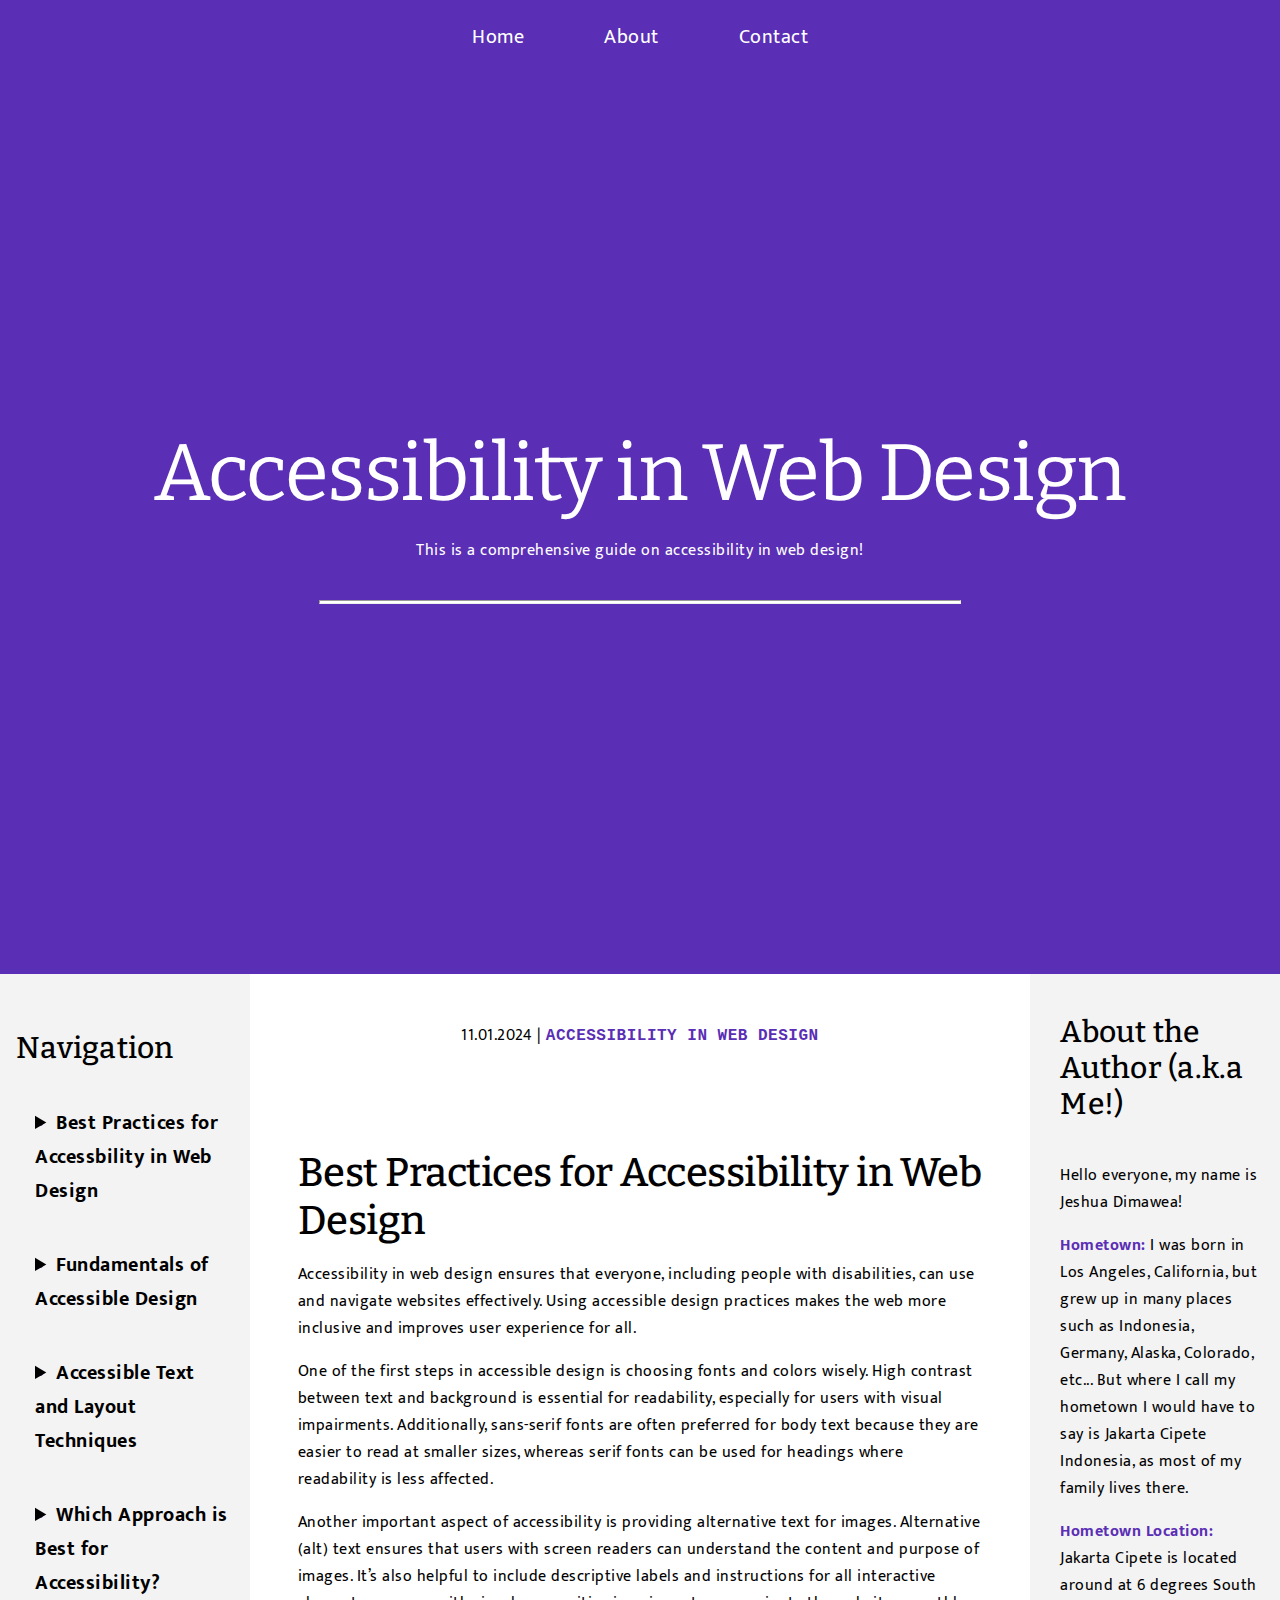
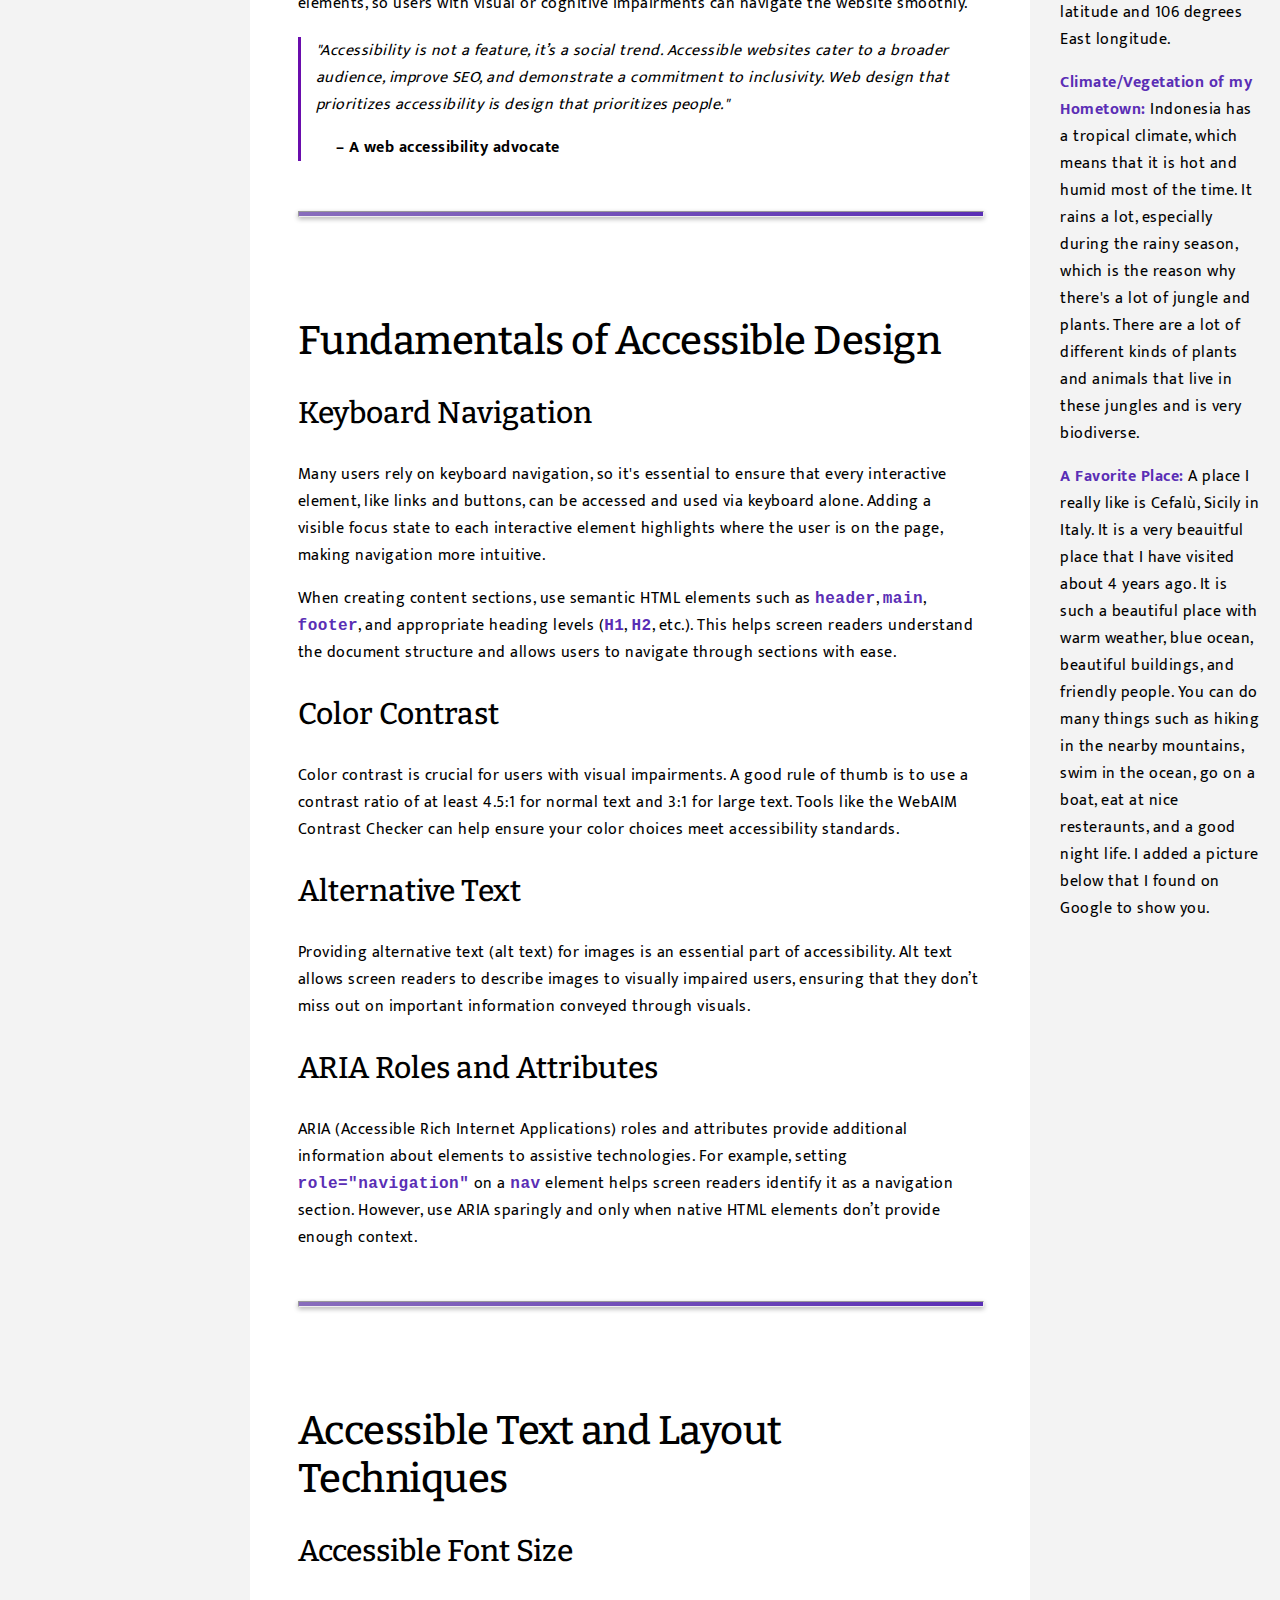
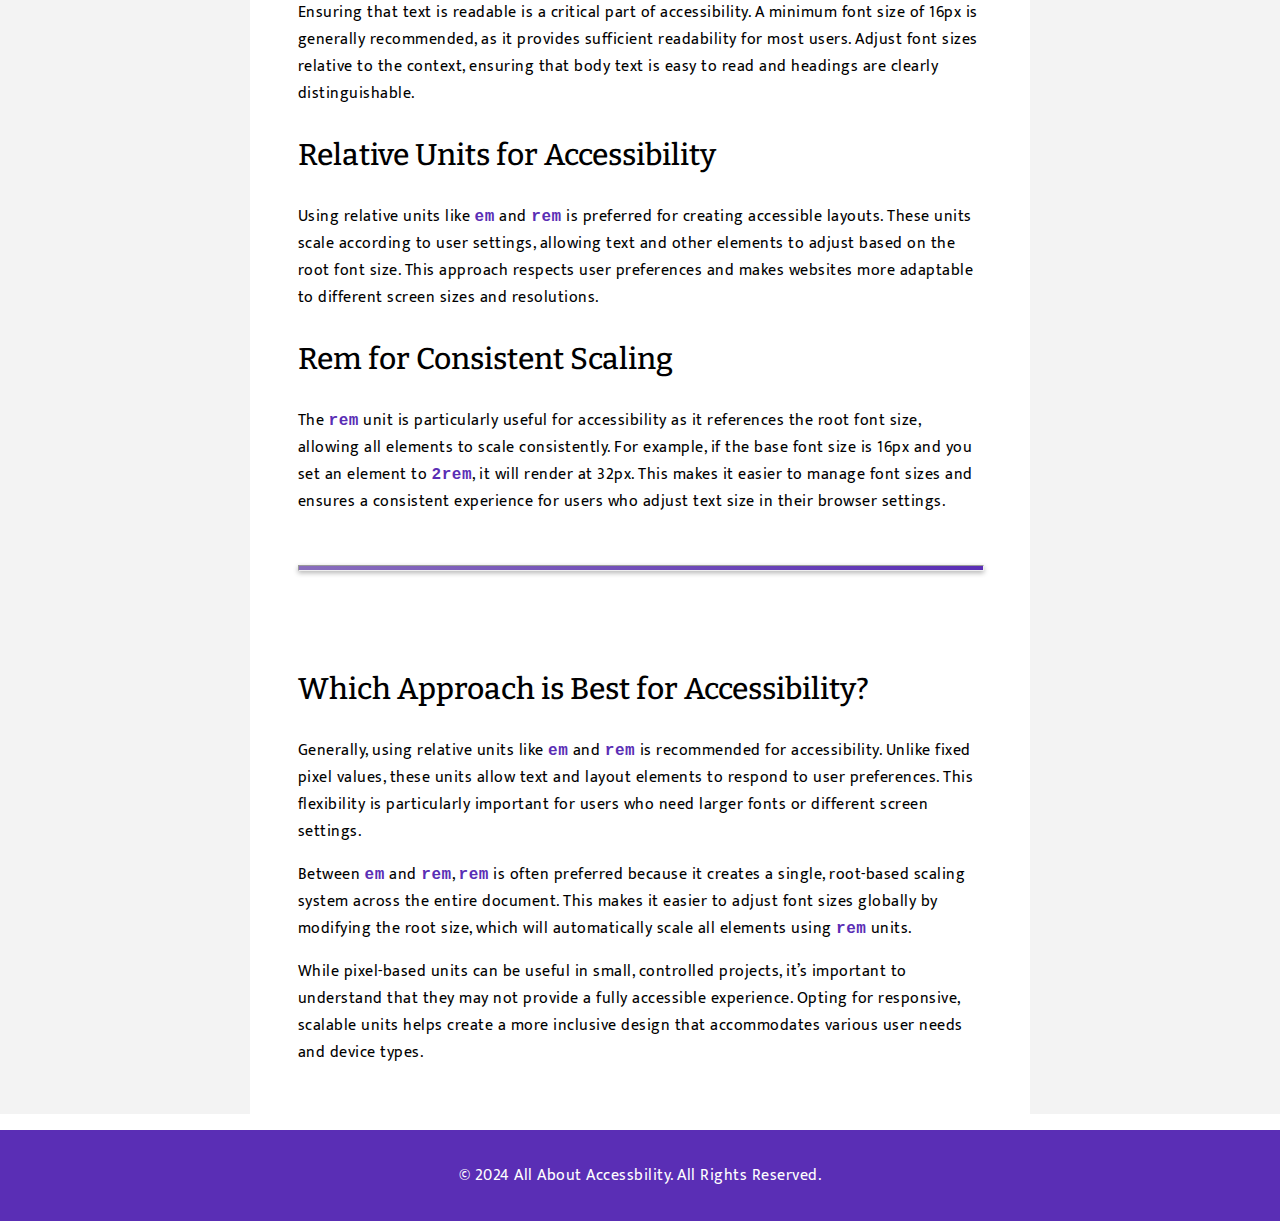
==== commit ae50c40a: "Update index.html" ====
--- a/index.html
+++ b/index.html
@@ -16,8 +16,8 @@
     <title>Typography Blog Post</title>
 </head>
 
-<body aria-labelledby="page-title">
-    <nav class="nav" aria-label="Main Navigation">
+<body>
+    <nav class="nav">
         <ul>
             <li><a href="#">Home</a></li>
             <li><a href="#">About</a></li>
@@ -26,173 +26,177 @@
     </nav>
 
     <header class="hero">
-        <h1>A Blog Post</h1>
-        <p>Welcome to a comprehensive guide on typography and web design!</p>
-        <hr>
+        <h1>Accessibility in Web Design</h1>
+        <p>This is a comprehensive guide on accessibility in web design!</p>
+        <hr class="white-hr">
     </header>
 
     <div class="container">
         <aside class="aside-left">
             <h4>Navigation</h4>
-            <ul>
-                <li>
-                    <details>
-                        <summary>A New Section</summary>
-                        <ul>
-                            <li><a href="#newsection">A New Section</a></li>
-                            <li><a href="#heading4">Heading 4</a></li>
-                            <li><a href="#heading5">Heading 5</a></li>
-                            <li><a href="#heading6">Heading 6</a></li>
-                        </ul>
-                    </details>
-                </li>
-            </ul>
-
-            <ul>
-                <li>
-                    <details>
-                        <summary>Common Font Sizing Approaches</summary>
-                        <ul>
-                            <li><a href="#pixels">px (pixels)</a></li>
-                            <li><a href="#em">em</a></li>
-                            <li><a href="#rem">rem (root em)</a></li>
-                            <li><a href="#fontsize">Common Font Sizing Approaches</a></li>
-                        </ul>
-                    </details>
-                </li>
-            </ul>
-
-            <ul>
-                <li>
-                    <details>
-                        <summary>Which one do I use?</summary>
-                        <ul>
-                            <li><a href="#usewhich">Which one do I use?</a></li>
-                        </ul>
-                    </details>
-                </li>
-            </ul>
+
+            <ul>
+                <li>
+                    <details>
+                        <summary><b>Best Practices for Accessbility in Web Design</b></summary>
+                        <ul>
+                            <li><a href="#best-practices">Best Practices for Accessbility in Web Design</a></li>
+
+                        </ul>
+                    </details>
+                </li>
+            </ul>
+
+            <ul>
+                <li>
+                    <details>
+                        <summary><b>Fundamentals of Accessible Design</b></summary>
+                        <ul>
+                            <li><a href="#keyboard-navigation">Keyboard Navigation</a></li>
+                            <li><a href="#color-contrast">Color Contrast</a></li>
+                            <li><a href="#alternative-text">Alternative Text</a></li>
+                            <li><a href="#aria-roles-attributes">ARIA Roles and Attributes</a></li>
+                        </ul>
+                    </details>
+                </li>
+            </ul>
+
+            <ul>
+                <li>
+                    <details>
+                        <summary><b>Accessible Text and Layout Techniques</b></summary>
+                        <ul>
+                            <li><a href="#accessible-font-size">Accessible Font Size</a></li>
+                            <li><a href="#relative-units">Relative Units for Accessibility</a></li>
+                            <li><a href="#rem-scaling">Rem for Consistent Scaling</a></li>
+                        </ul>
+                    </details>
+                </li>
+            </ul>
+
+            <ul>
+                <li>
+                    <details>
+                        <summary><b>Which Approach is Best for Accessibility?</b></summary>
+                        <ul>
+                            <li><a href="#best-approach">Which Approach is Best for Accessibility?</a></li>
+                        </ul>
+                    </details>
+                </li>
+            </ul>
+
         </aside>
 
         <main class="content">
-            <p class="info">12.31.2050 | <code><span>ALL ABOUT CSS BLOG</span></code></p>
-            <h2 class="section">All About Typography</h2>
+            <p class="info">11.01.2024 | <code><span>ACCESSIBILITY IN WEB DESIGN</span></code></p>
+            <h2 class="section" id="best-practices">Best Practices for Accessibility in Web Design</h2>
             <p class="headline">
-                Headlines, like this one, are great ways to quickly capture the reader's attention, to
-                give them a summary, intro, or other important information in a web page. You can use
-                <code>text-transform: uppercase;</code> to make a whole body of text uppercase using CSS if you really
-                need to grab attention!
-            </p>
-            <p>
-                Okay, now that we're done screaming in the headline in all caps (which you should do sparingly) - it's
-                time to chat more about other components of typography. You'll notice that we chose a nice serif font
-                for our
-                headings, and a nice sans-serif font for our body text. This is intentional! Serif font faces are
-                generally considered pretty inaccessible as a body text style, since at smaller sizes it's much more
-                difficult to
-                visually differentiate the characters from one another. At large font sizes, such as those seen in most
-                headings, serif fonts are considered fine, since the larger style makes it easier to see where serif
-                characters start and where they end.
-            </p>
-            <p>
-                But wait! What if you want more than just normal text on your page? Another common thing you might see
-                in
-                web pages are quotes. To make quotes, we can use the <code>blockquote</code> element and style it
-                accordingly, so it stands out a bit as a non-body text quote.
-            </p>
-            <blockquote class="quote">"This is a quote - you probably knew that at a glance since we gave it some nice
-                styling. Pretty nice, huh? A great lesson in User Experience Design, where we take special care to
-                implement our web page in a way that makes it pleasant and intuitive for our users/readers.
-                Differentiating our
-                different typography components visually makes information much more organized and easier to digest for
-                our users." <cite>– A wise person</cite>
+                Accessibility in web design ensures that everyone, including people with disabilities, can use and
+                navigate websites effectively. Using accessible design practices makes the web more inclusive and
+                improves user experience for all.
+            </p>
+            <p>
+                One of the first steps in accessible design is choosing fonts and colors wisely. High contrast between
+                text and background is essential for readability, especially for users with visual impairments.
+                Additionally, sans-serif fonts are often preferred for body text because they are easier to read at
+                smaller sizes, whereas serif fonts can be used for headings where readability is less affected.
+            </p>
+            <p>
+                Another important aspect of accessibility is providing alternative text for images. Alternative (alt)
+                text ensures that users with screen readers can understand the content and purpose of images. It’s also
+                helpful to include descriptive labels and instructions for all interactive elements, so users with
+                visual or cognitive impairments can navigate the website smoothly.
+            </p>
+
+            <blockquote class="quote">"Accessibility is not a feature, it’s a social trend. Accessible websites cater to
+                a broader audience, improve SEO, and demonstrate a commitment to inclusivity. Web design that
+                prioritizes accessibility is design that prioritizes people."
+                <p><cite>– A web accessibility advocate</cite></p>
             </blockquote>
 
             <hr>
-            <h3 id="newsection" class="section">A New Section</h3>
-            <p>
-                And just like that, we've got a new section of content separated by a <code>hr</code> element (a
-                'horizontal rule' or a divider) and a new heading. Isn't putting content together fun?
-            </p>
-            <p>
-                Notice as well that when we entered in the <code>H3</code> content, it was all lowercase, but now it's
-                in
-                a nice Title Case, where the first letter of each word is capitalized. We did that with CSS! Using
-                <code>text-transform: capitalize;</code> we can implement title cased content.
-            </p>
-
-            <h4 id="heading4">Heading 4</h4>
-            <p>
-                Lorem ipsum dolor sit amet, consectetur adipiscing elit. Quisque vitae est dapibus, viverra metus ac,
-                fermentum libero. Integer lobortis enim ac arcu malesuada ultrices. Lorem ipsum dolor sit amet,
-                consectetur adipiscing elit.
-            </p>
-
-            <h5 id="heading5">Heading 5</h5>
-            <p>
-                Lorem ipsum dolor sit amet, consectetur adipiscing elit. Quisque vitae est dapibus, viverra metus ac,
-                fermentum libero. Integer lobortis enim ac arcu malesuada ultrices. Lorem ipsum dolor sit amet,
-                consectetur
-                adipiscing elit.
-            </p>
-            <h6 id="heading6">Heading 6</h6>
-            <p>
-                Lorem ipsum dolor sit amet, consectetur adipiscing elit. Quisque vitae est dapibus, viverra metus ac,
-                fermentum libero. Integer lobortis enim ac arcu malesuada ultrices. Lorem ipsum dolor sit amet,
-                consectetur adipiscing elit.
-            </p>
-
+
+
+            <h2 class="section">Fundamentals of Accessible Design</h2>
+            <h3 id="keyboard-navigation" class="subsection">Keyboard Navigation</h3>
+            <p>
+                Many users rely on keyboard navigation, so it's essential to ensure that every interactive element, like
+                links and buttons, can be accessed and used via keyboard alone. Adding a visible focus state to each
+                interactive element highlights where the user is on the page, making navigation more intuitive.
+            </p>
+            <p>
+                When creating content sections, use semantic HTML elements such as <code>header</code>,
+                <code>main</code>, <code>footer</code>, and appropriate heading levels (<code>H1</code>,
+                <code>H2</code>, etc.). This helps screen readers understand the document structure and allows users to
+                navigate through sections with ease.
+            </p>
+
+            <h3 id="color-contrast" class="subsection">Color Contrast</h3>
+            <p>
+                Color contrast is crucial for users with visual impairments. A good rule of thumb is to use a contrast
+                ratio of at least 4.5:1 for normal text and 3:1 for large text. Tools like the WebAIM Contrast Checker
+                can help ensure your color choices meet accessibility standards.
+            </p>
+
+            <h3 id="alternative-text" class="subsection">Alternative Text</h3>
+            <p>
+                Providing alternative text (alt text) for images is an essential part of accessibility. Alt text allows
+                screen readers to describe images to visually impaired users, ensuring that they don’t miss out on
+                important information conveyed through visuals.
+            </p>
+
+            <h3 id="aria-roles-attributes" class="subsection">ARIA Roles and Attributes</h3>
+            <p>
+                ARIA (Accessible Rich Internet Applications) roles and attributes provide additional information about
+                elements to assistive technologies. For example, setting <code>role="navigation"</code> on a
+                <code>nav</code> element helps screen readers identify it as a navigation section. However, use ARIA
+                sparingly and only when native HTML elements don’t provide enough context.
+            </p>
 
             <hr>
-            <h3 id="fontsize" class="section">Common Font Sizing Approaches</h3>
-            <h4 id="pixels"><code>px</code> (pixels)</h4>
-            <p>
-                Pixels are the simplest way to hard code your font size. By default the browser sets the root font size
-                to <code>16px</code>, but you can change the font size in the <code>body</code> element or any other
-                HTML
-                element by setting <code>font-size</code> to any number of <code>px</code>.
-            </p>
-            <h4 id="em"><code>em</code></h4>
-            <p>
-                <code>em</code> units size font relative to the parent element. For example, if the <code>body</code>
-                element is <code>16px</code>, and a nested <code>div</code> element's font size is set to
-                <code>1.5em</code>,
-                the browser will multiply <code>16px</code> x 1.5, resulting in <code>24px</code> font in the
-                <code>div</code>.
-            </p>
-            <h4 id="rem"><code>rem</code> (root em)</h4>
-            <p>
-                Root <code>em</code> units are similar to em, but they are relative to the root font size instead of the
-                parent element of whatever is being styled. For example, if the root font size (the font size of the
-                body element) is set to <code>16px</code>, and we have a <code>p</code> element nested many layers down
-                with
-                a <code>font-size</code> set to <code>2rem</code>, that paragraph will have <code>32px</code> font. If
-                the
-                body font size ever changes, this paragraph will also change accordingly.
+            <h2 id="fontsize" class="section">Accessible Text and Layout Techniques</h2>
+            <h3 id="accessible-font-size" class="subsection">Accessible Font Size</h3>
+            <p>
+                Ensuring that text is readable is a critical part of accessibility. A minimum font size of 16px is
+                generally recommended, as it provides sufficient readability for most users. Adjust font sizes relative
+                to the context, ensuring that body text is easy to read and headings are clearly distinguishable.
+            </p>
+            <h3 id="relative-units" class="subsection">Relative Units for Accessibility</h3>
+            <p>
+                Using relative units like <code>em</code> and <code>rem</code> is preferred for creating accessible
+                layouts. These units scale according to user settings, allowing text and other elements to adjust based
+                on the root font size. This approach respects user preferences and makes websites more adaptable to
+                different screen sizes and resolutions.
+            </p>
+            <h3 id="rem-scaling" class="subsection">Rem for Consistent Scaling</h3>
+            <p>
+                The <code>rem</code> unit is particularly useful for accessibility as it references the root font size,
+                allowing all elements to scale consistently. For example, if the base font size is 16px and you set an
+                element to <code>2rem</code>, it will render at 32px. This makes it easier to manage font sizes and
+                ensures a consistent experience for users who adjust text size in their browser settings.
             </p>
             <hr>
 
 
-            <h4 id="usewhich" class="section">Which one do I use?</h4>
-            <p>
-                Great question! Generally, people try to stick to using <code>em</code> or <code>rem</code> over
-                <code>px</code>, since they make responsive typography that scales up and down across different device
-                widths much easier. Using px for your font sizes is not as dynamic, and you may find that writing media
-                queries to update all the various element font sizes in pixels at different screen widths is not the
-                most scalable approach to typography.
-            </p>
-            <p>
-                Between <code>em</code> and <code>rem</code>, rem has a nice advantage of all elements being relative to
-                one single root font value, where nested elements with parent/child font size dependencies can still be
-                hard
-                to manage with em units. When writing responsive styles, rem allows you to simply update the root font
-                size
-                at different screen sizes and all elements using rem units will adjust themselves accordingly creating a
-                super easy-to-manage typography size system.
-            </p>
-            <p>
-                In small projects you may not have issues hard coding pixelage, but it's always important to understand
-                the drawbacks of writing styles that may not be responsive or dynamic.
+            <h3 id="best-approach" class="section">Which Approach is Best for Accessibility?</h3>
+
+            <p>
+                Generally, using relative units like <code>em</code> and <code>rem</code> is recommended for
+                accessibility. Unlike fixed pixel values, these units allow text and layout elements to respond to user
+                preferences. This flexibility is particularly important for users who need larger fonts or different
+                screen settings.
+            </p>
+            <p>
+                Between <code>em</code> and <code>rem</code>, <code>rem</code> is often preferred because it creates a
+                single, root-based scaling system across the entire document. This makes it easier to adjust font sizes
+                globally by modifying the root size, which will automatically scale all elements using <code>rem</code>
+                units.
+            </p>
+            <p>
+                While pixel-based units can be useful in small, controlled projects, it’s important to understand that
+                they may not provide a fully accessible experience. Opting for responsive, scalable units helps create a
+                more inclusive design that accommodates various user needs and device types.
+
             </p>
         </main>
 
@@ -239,7 +243,7 @@
         </aside>
 
         <footer>
-            <p>&copy; 2050 Typography Blog Post. All Rights Reserved.</p>
+            <p>&copy; 2024 All About Accessbility. All Rights Reserved.</p>
         </footer>
     </div>
 </body>
--- a/AccessibleCSS.css
+++ b/AccessibleCSS.css
@@ -12,14 +12,9 @@
 }
 
 
-hr {
-    width: 20%; 
-    height: 1px; 
-    background-color: white; 
-    border: none; 
-    margin: 20px 0; 
-}
-
+.content h2 {
+    font-size: 40px;
+}
 
 h1,
 h2,
@@ -43,11 +38,12 @@
 h2 {
     font-size: 50px;
     letter-spacing: -0.5px;
+    margin-bottom: 10px;
 }
 
 
 h3 {
-    font-size: 38px;
+    font-size: 30px;
     letter-spacing: 0px;
 }
 
@@ -70,6 +66,40 @@
 }
 
 
+hr {
+
+    height: 4px;
+    background-image: linear-gradient(to right, #886dbc, #5a2eb5); /* Gradient color */
+    margin: 20px 0;
+    box-shadow: 0 2px 5px rgba(0, 0, 0, 0.3); /* Optional shadow for depth */
+    width: 100%;
+    margin-top: 50px;
+
+}
+
+hr.white-hr {
+    width: 50% ; 
+    height: 2px;
+    background-color: white;
+    background-image: none; /* Remove gradient if applied */
+    box-shadow: none; /* Remove shadow */
+    margin: 20px auto; /* Center the white hr */
+}
+
+
+.quote {
+    border-left: 3px solid #6a0dad;
+    padding-left: 15px; /* Space between the line and the text */
+    margin: 20px 0; /* Space above and below the blockquote */
+    font-style: italic; /* Makes the text italicized */
+}
+
+.quote p cite {
+    font-style: normal;
+    font-weight: bold;
+    padding-left: 20px;
+}
+
 .section {
     margin-top: 100px;
 }
@@ -83,9 +113,11 @@
 
 .nav ul li a:hover {
     color: white; 
-    text-shadow: 0 0 8px rgba(255, 255, 255, 0.8), 
-                 0 0 15px rgba(255, 255, 255, 0.6), 
-                 0 0 25px rgba(255, 255, 255, 0.4); 
+    text-shadow: 
+        0 0 8px rgba(255, 255, 255, 0.8),           
+        0 0 15px rgba(255, 255, 255, 0.6),         
+        0 0 25px rgba(255, 255, 255, 0.4)
+    ; 
 }
 
 
@@ -167,6 +199,10 @@
 
 .aside-left {
     padding-right: 10px;
+}
+
+.aside-left details ul li {
+    list-style-type: none;
 }
 
 
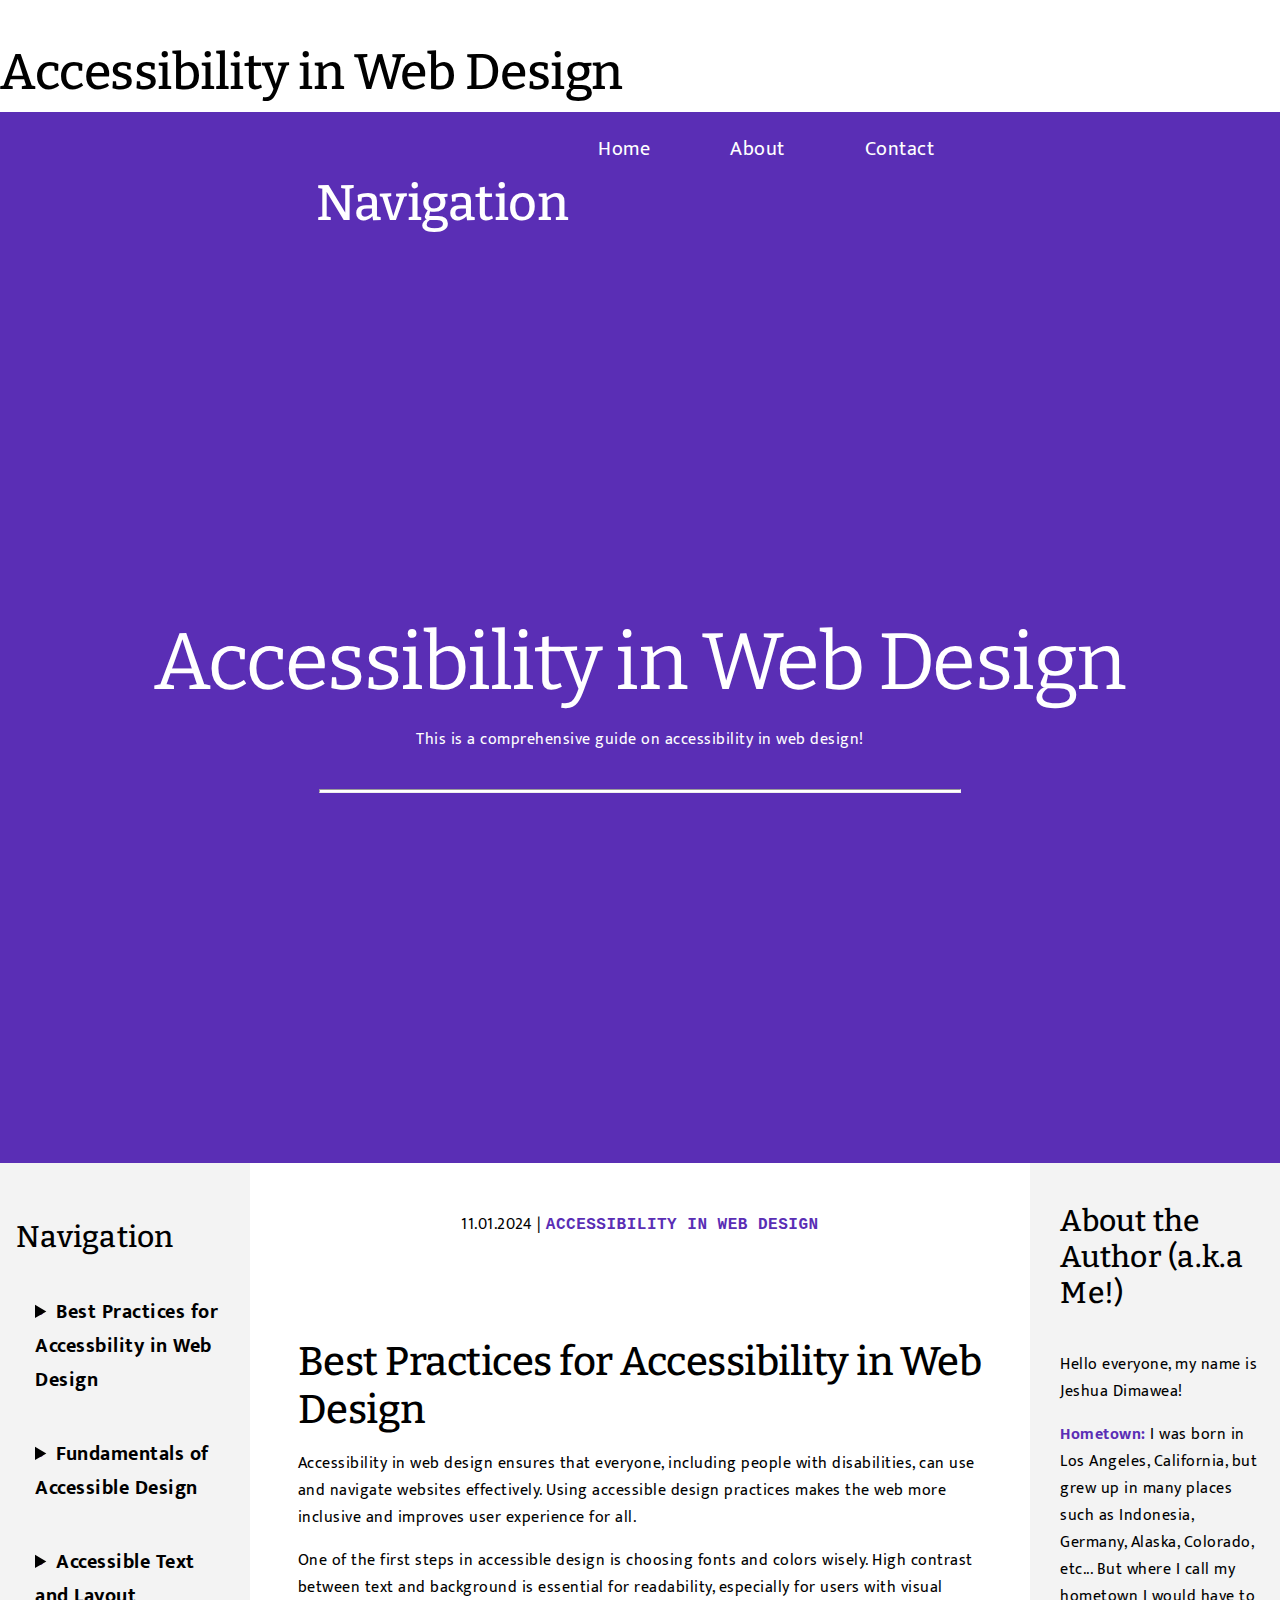
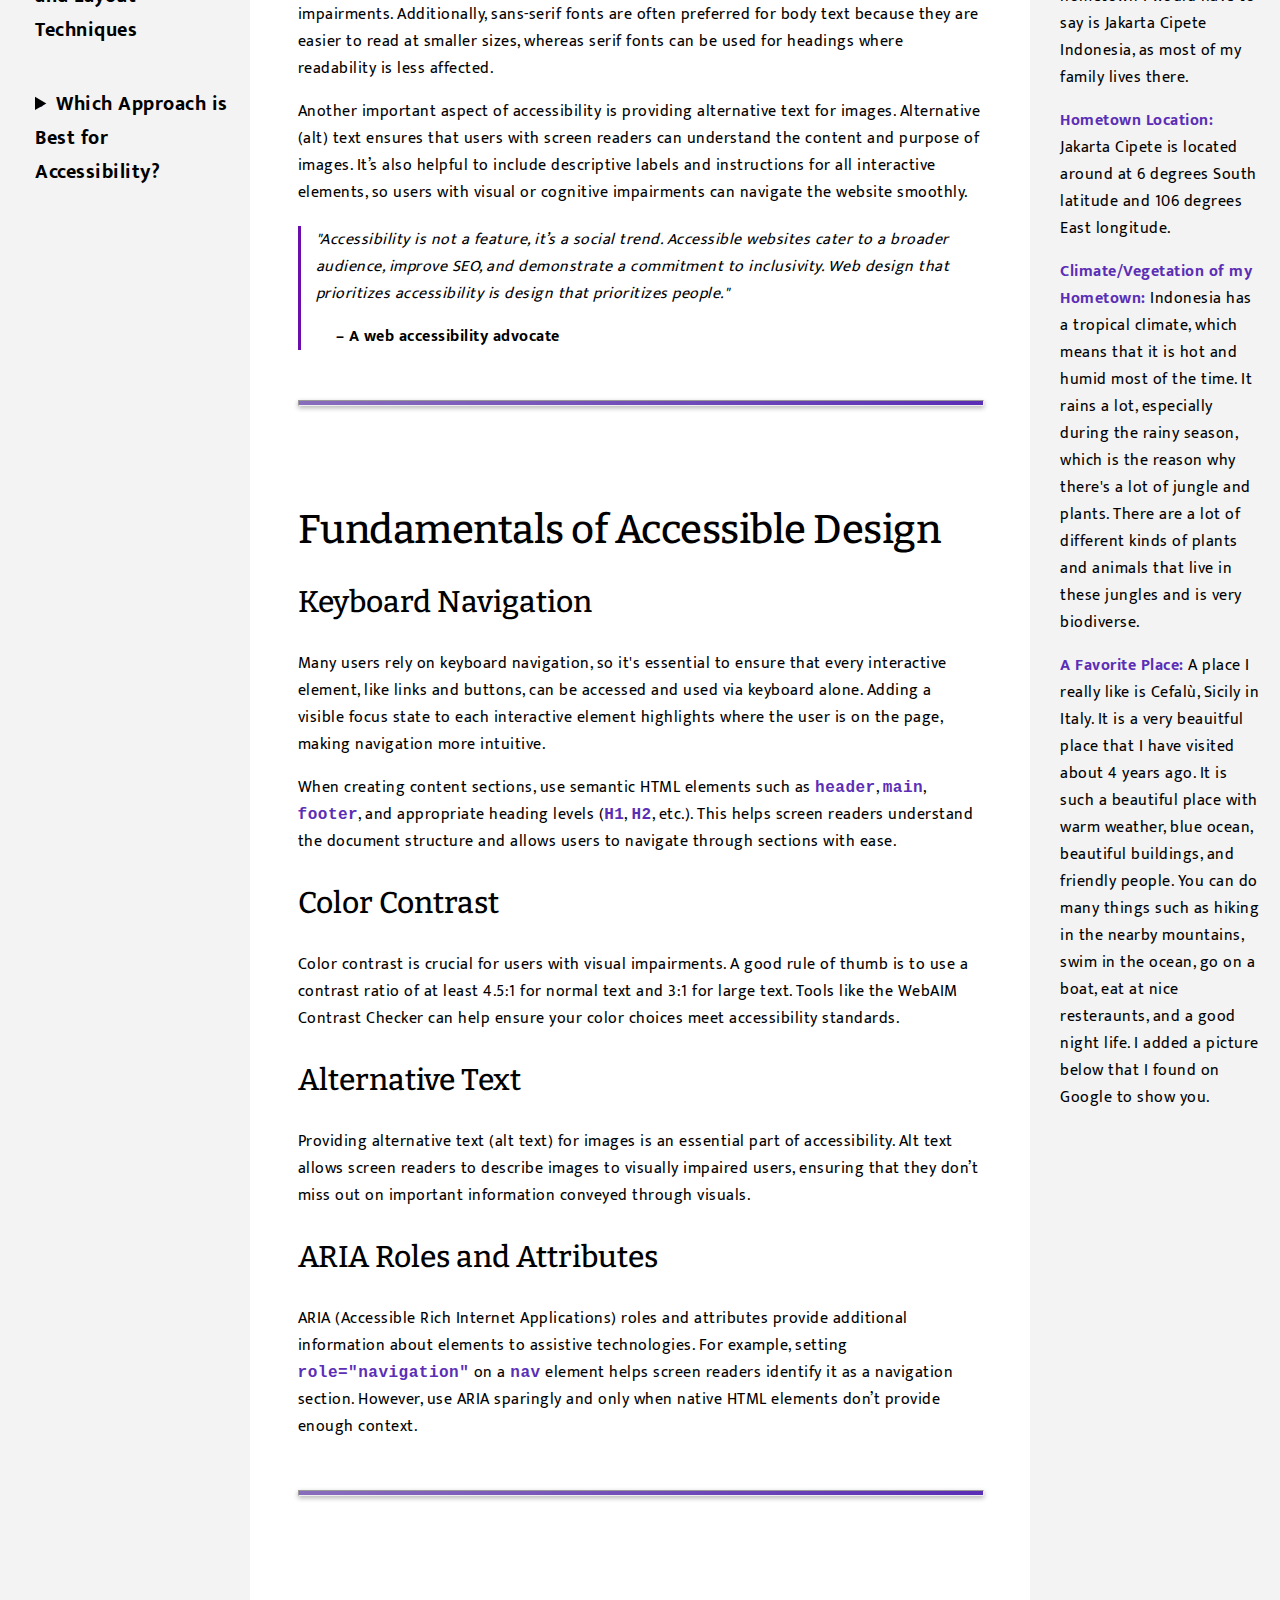
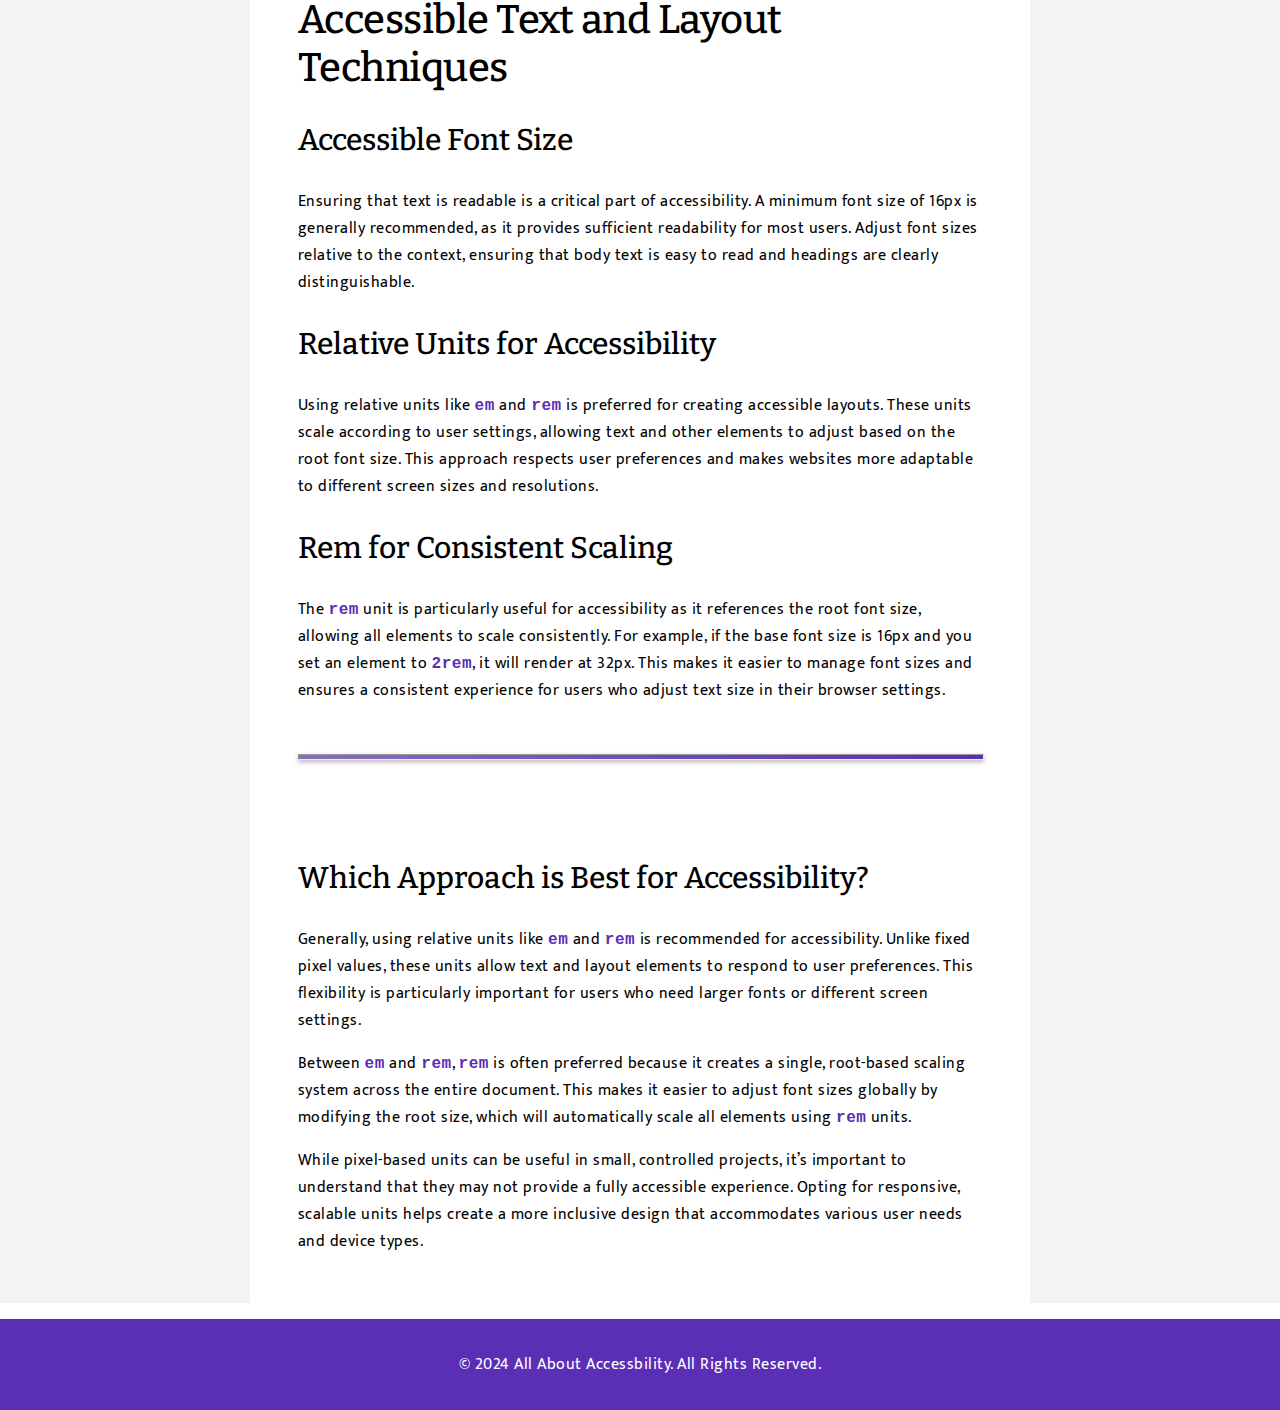
==== commit 73b97973: "Update index.html" ====
--- a/index.html
+++ b/index.html
@@ -17,7 +17,10 @@
 </head>
 
 <body>
+    <h2 class="element-invisible">Accessibility in Web Design</h2>
+
     <nav class="nav">
+        <h2 class="element-invisible">Navigation</h2>
         <ul>
             <li><a href="#">Home</a></li>
             <li><a href="#">About</a></li>
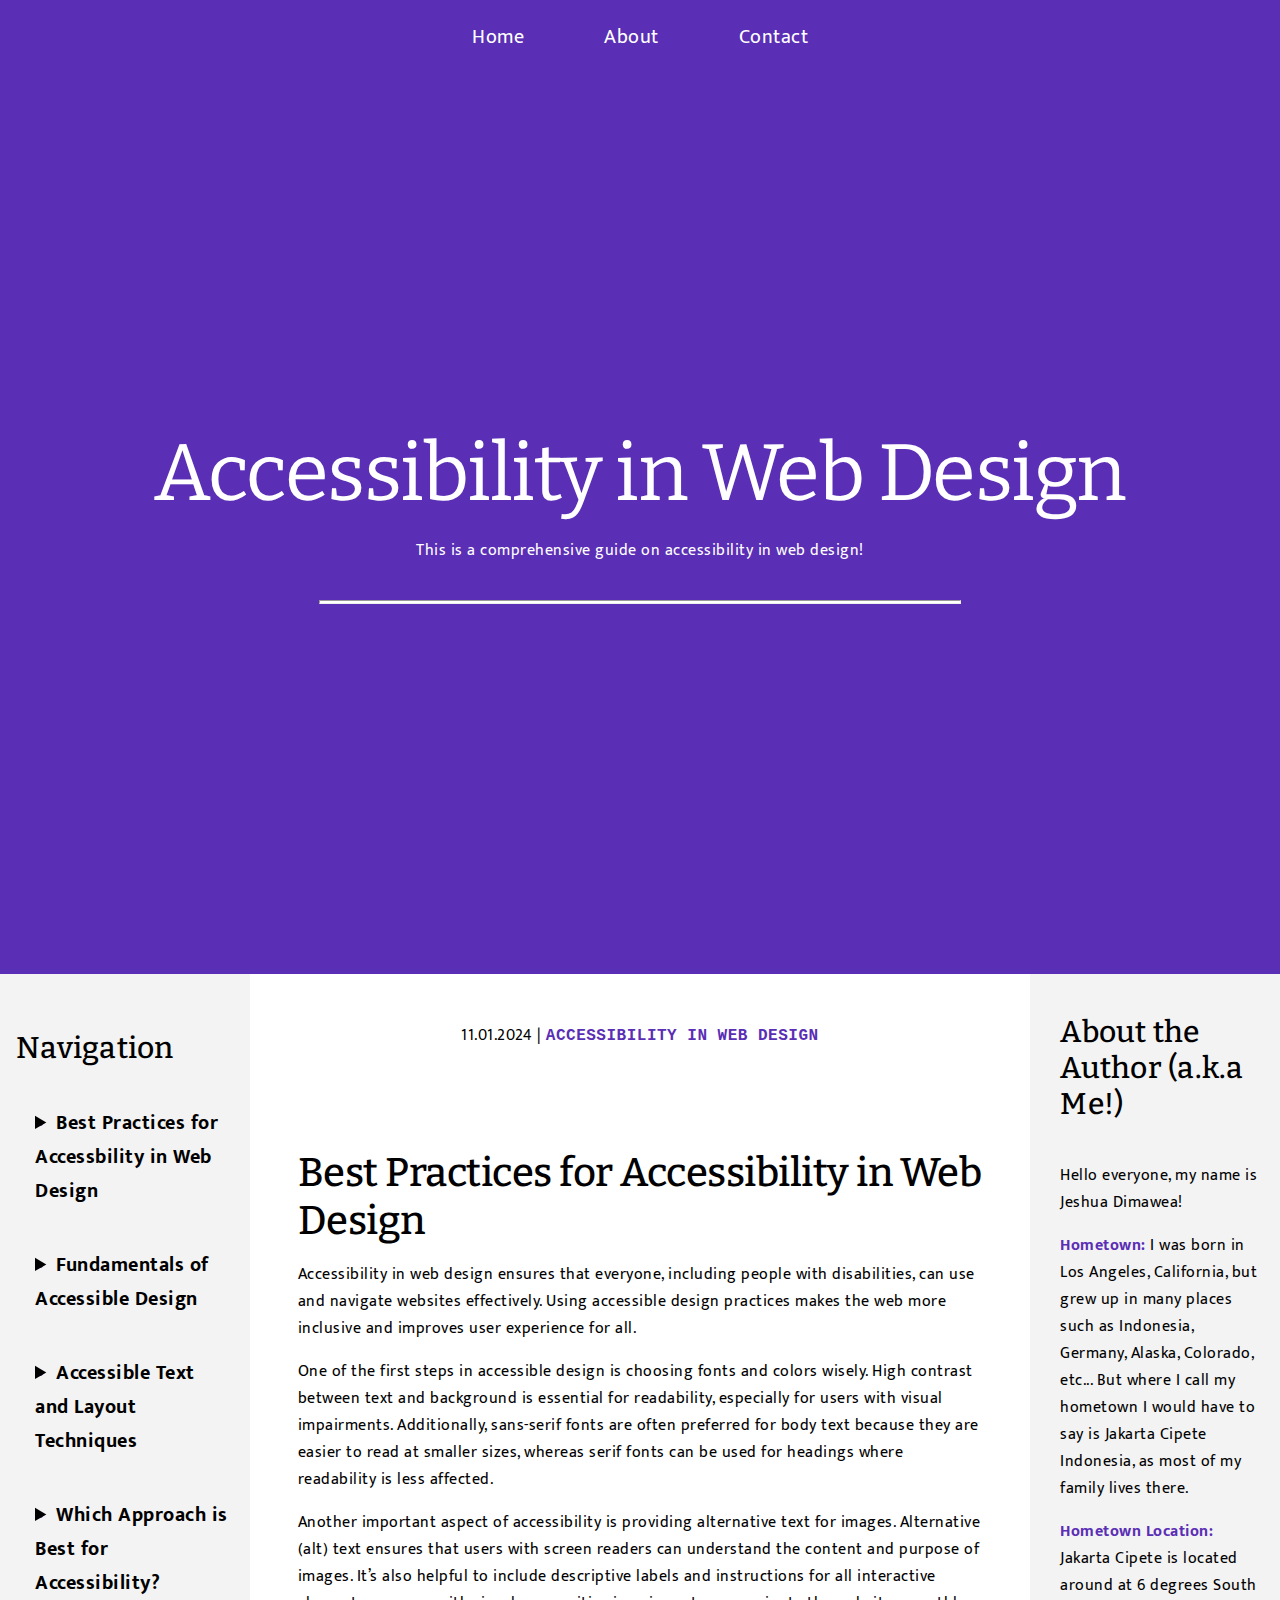
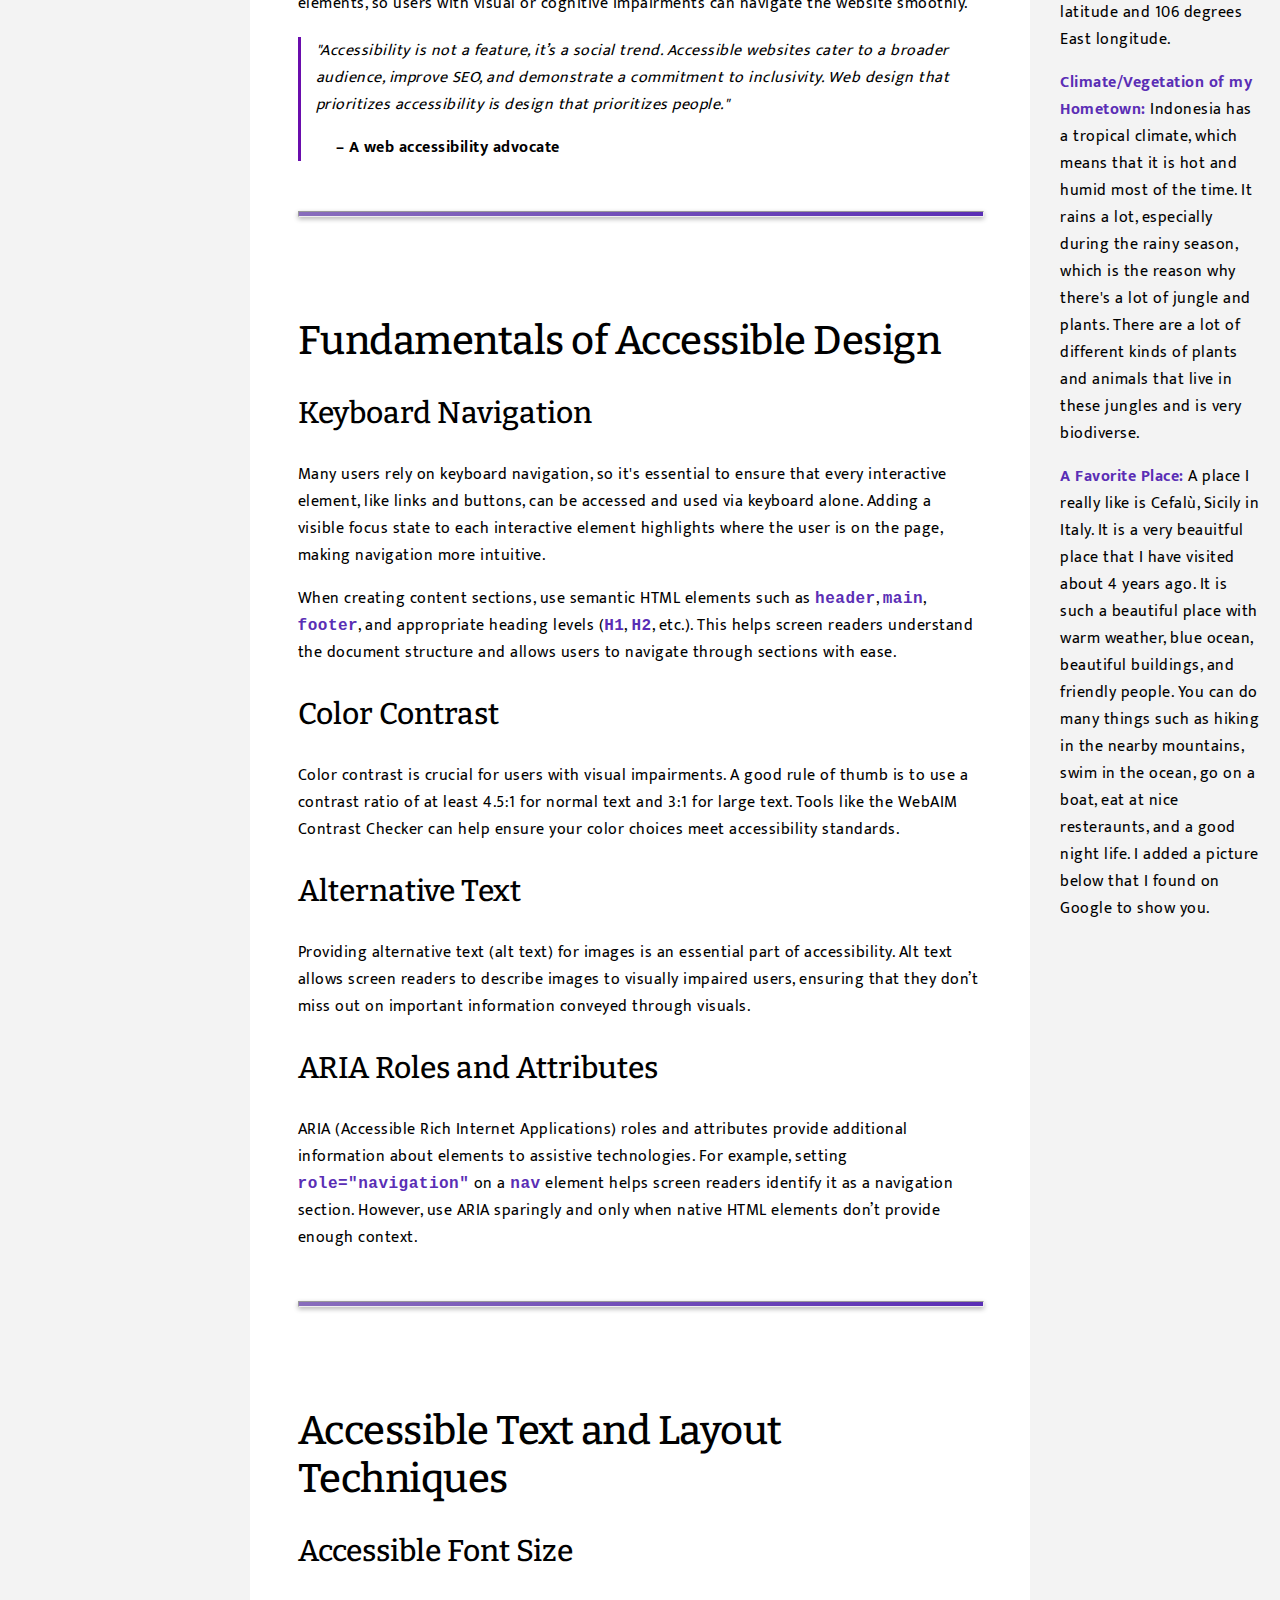
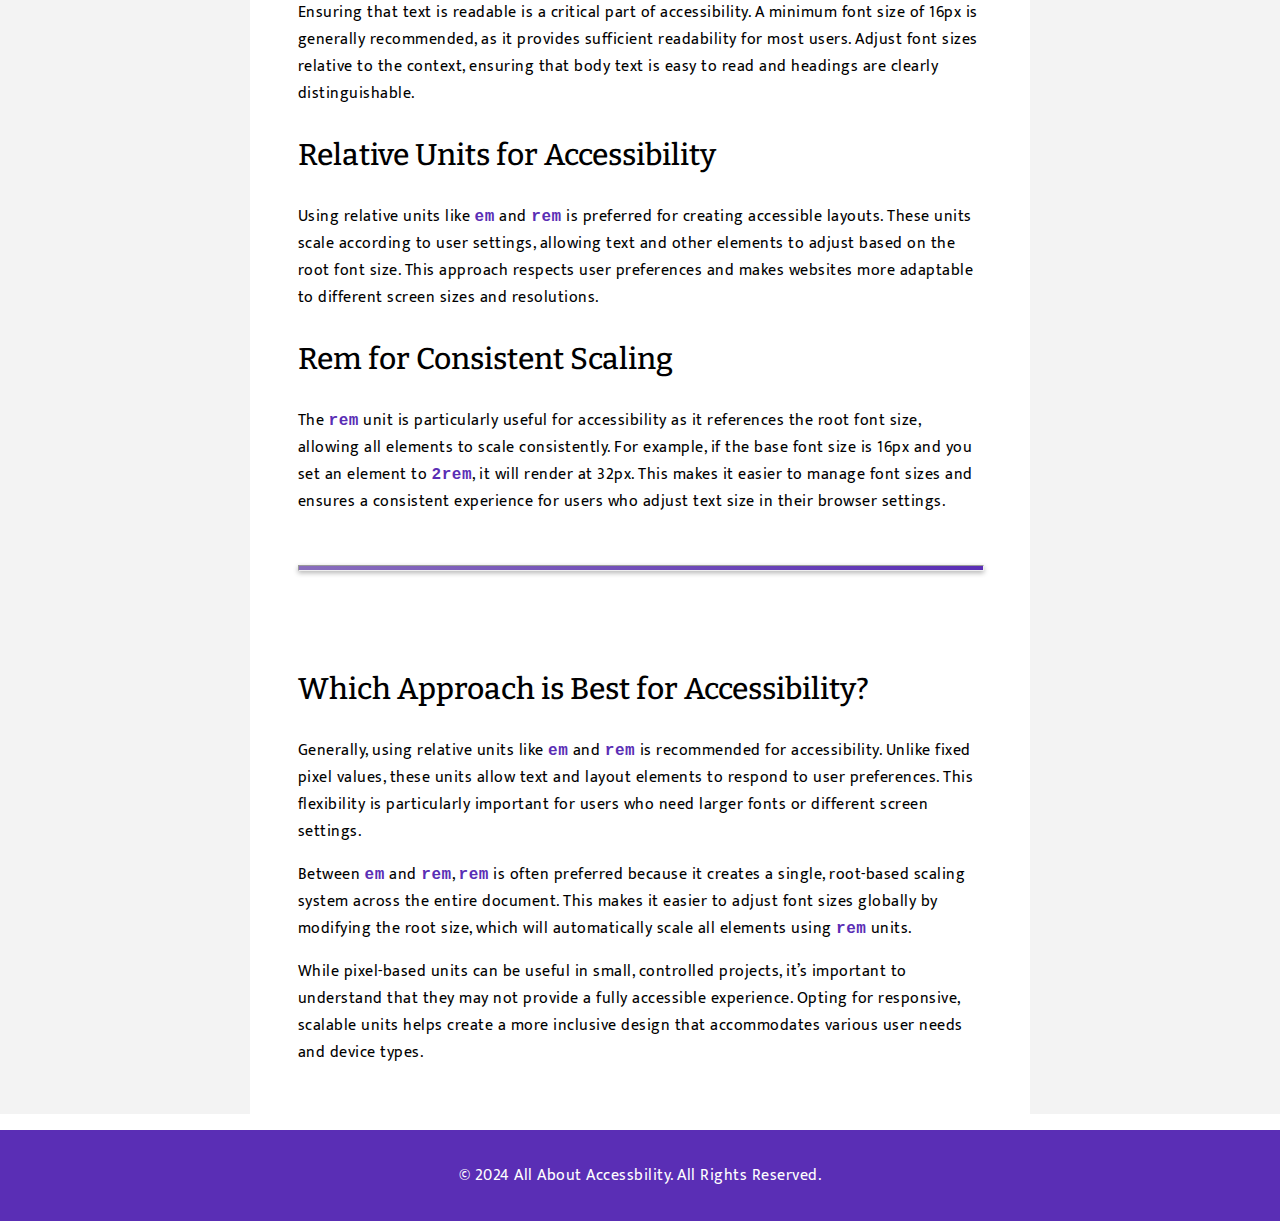
==== commit e0e1607e: "Update index.html" ====
--- a/index.html
+++ b/index.html
@@ -17,7 +17,7 @@
 </head>
 
 <body>
-    <h2 class="element-invisible">Accessibility in Web Design</h2>
+    <h2 class="element-invisible">Accessibility in Web Design Website</h2>
 
     <nav class="nav">
         <h2 class="element-invisible">Navigation</h2>
--- a/AccessibleCSS.css
+++ b/AccessibleCSS.css
@@ -194,6 +194,10 @@
 
 .orange {
     color: #5a2eb5;
+}
+
+.element-invisible {
+    display: none;
 }
 
 
